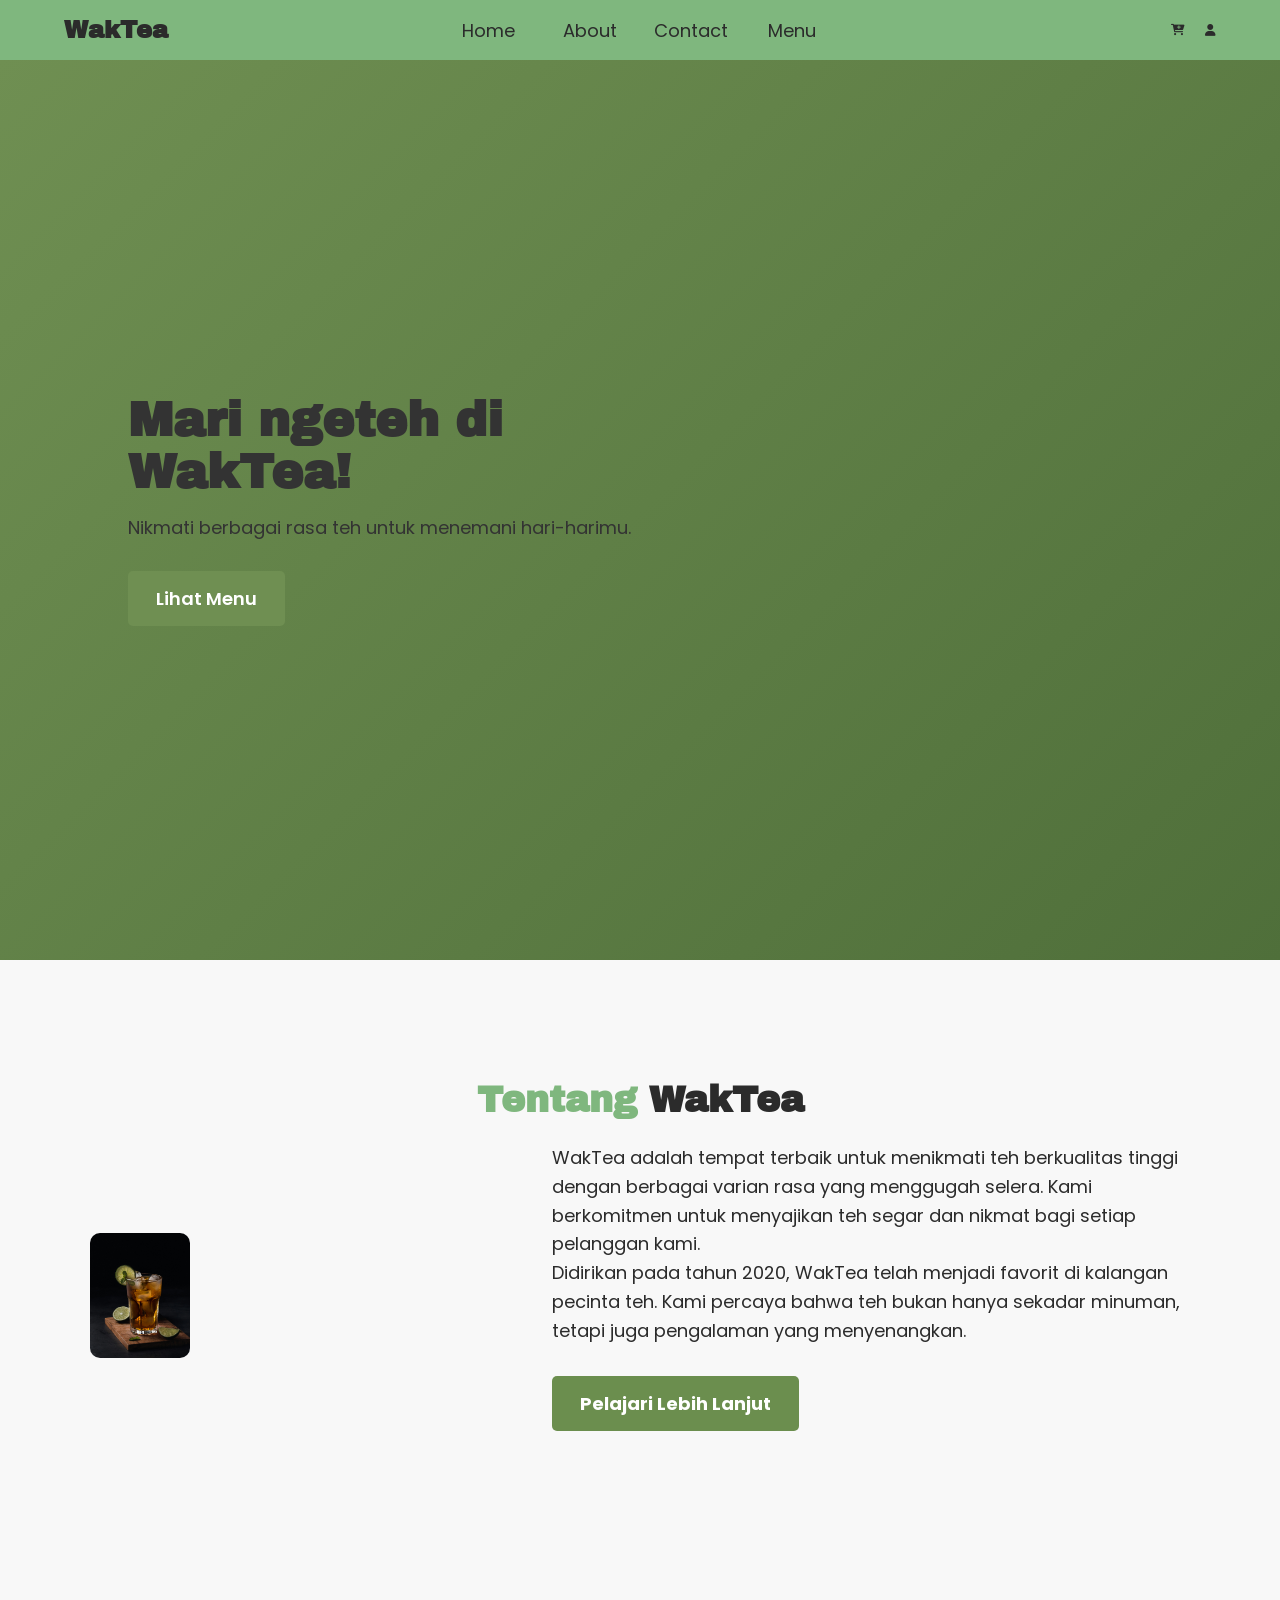
==== index.html @ 24e28e66 "file html" ====
<!DOCTYPE html>
<html lang="en">
<head>
    <meta charset="UTF-8">
    <meta name="viewport" content="width=device-width, initial-scale=1.0">
    <title>WakTea - About</title>
    <link rel="stylesheet" href="https://cdnjs.cloudflare.com/ajax/libs/font-awesome/6.0.0-beta3/css/all.min.css">
    <link rel="stylesheet" href="style/about.css">
</head>
<body>
    <header class="navbar">
        <div class="navbar-container">
            <a href="#" class="logo">WakTea</a>

            <div class="nav-menu">
                <a href="#">Home</a>
                <a href="#about">About</a>
                <a href="#">Contact</a>
                <a href="#">Menu</a>
            </div>

            <div class="nav-icons">
                <i class="fa-solid fa-cart-plus"></i>
                <i class="fa-solid fa-user"></i>
                <i class="fa-solid fa-bars" id="hamburger-menu"></i>
            </div>
        </div>
    </header>

    <main>
        <section id="home" class="hero">
            <div class="hero-content">
                <h1>Mari ngeteh di WakTea!</h1>
                <p>Nikmati berbagai rasa teh untuk menemani hari-harimu.</p>
                <a href="#" class="btn">Lihat Menu</a>
            </div>

            <div class="hero-image">
                <!-- <img src="image/hero image.jpg" alt="hero-image"> -->
            </div>
        </section>

        <section id="about" class="about">
            <div class="about-content">
                <h2><span>Tentang</span> WakTea</h2>

                <div class="row">
                    <div class="about-image">
                        <img src="image/about image.jpg" alt="about-image">
                    </div>

                    <div class="about-text">
                        <p>WakTea adalah tempat terbaik untuk menikmati teh berkualitas tinggi dengan berbagai varian rasa yang menggugah selera. 
                        Kami berkomitmen untuk menyajikan teh segar dan nikmat bagi setiap pelanggan kami.</p>
                        <p>Didirikan pada tahun 2020, WakTea telah menjadi favorit di kalangan pecinta teh. 
                        Kami percaya bahwa teh bukan hanya sekadar minuman, tetapi juga pengalaman yang menyenangkan.</p>
                        <a href="#" class="btn">Pelajari Lebih Lanjut</a>
                   </div>
                </div>
            </div>
        </section>


    </main>
    <script src="javascript/about.js"></script>
</body>
</html>
---- style/about.css ----
@import url('https://fonts.googleapis.com/css2?family=Archivo+Black&display=swap');
@import url('https://fonts.googleapis.com/css2?family=Poppins:wght@500;600;700&family=Inter:wght@400;500&display=swap');
 

:root {
  --primary: #7FB77E;
  --secondary: #A3C9A8;
  --background: #FAFAF7;
  --text-dark: #333333;
  --accent: #C2A75E;
    --green-primary: #6f8f52;
  --green-dark: #4f6f3a;
  --green-soft: #8faa6b;
  --text-dark: #2b2b2b;
  --text-light: #ffffff;
  --bg-light: #f8f8f8;
}

* {
    margin: 0;
    padding: 0;
    box-sizing: border-box;
}

html {
    scroll-behavior: smooth;
}

.body {
    font-family: Arial, Helvetica, sans-serif;
    background: var(--background);
    color: var(--text-dark);
    min-height: 2000px;
}

/* NAVIGATION BAR STYLE */

.navbar {
    background: var(--primary);
    width: 100%;
    height: 60px;
    display: flex;
    align-items: center;
    position: sticky;
    top: 0;
    z-index: 1000;
    text-decoration: none;
    
}

.navbar-container {
    display: flex;
    align-items: center;
    justify-content: space-beetween;
    width: 100%;
    margin: 0 auto;
    padding: 15px 5%;
    text-decoration: none;
}

.logo {
    font-family: archivo black, sans-serif;
    flex: 1; 
    font-size: 24px;
    font-weight: bold;
    color: var(--text-dark);
    text-decoration: none;
    display: flex;
    justify-content: flex-start;
}

.nav-menu {
    flex: 1;
    display: flex;
    justify-content: center;
    gap: 20px;
}

#hamburger-menu {
    display: none;
}

.nav-menu a {
    font-family: poppins, sans-serif;
    align-items: center;
    text-decoration: none;
    font-size: 18;
    color: var(--text-dark);
    cursor: pointer;
}

.nav-menu a:hover {
    color: #4b4b4b;
}

.navbar .navbar-container .nav-menu a {
    font-size: 1.5rem; /* Sesuaikan ukuran agar tidak terlalu besar */
    margin: 1rem 0;
    width: 100%;
    text-align: center;
}

.nav-icons {
    flex: 1;
    display: flex;
    align-items: center;
    justify-content: flex-end;
    gap: 20px;
    color: var(--text-dark);
    cursor: pointer;
}

/* HERO CONTENT STYLE */

.hero {
    display: flex;
    align-items: center;
    justify-content: space-between;
    padding: 0 10%;
    background: linear-gradient(135deg, var(--green-primary), var(--green-dark));
    color: var(--text-light);
    min-height: 100vh;
    width: 100%;
}


.hero-content {
    text-align: left;
    align-items: flex-start;
    justify-content: center;
    display: flex;
    flex-direction: column;
    max-width: 520px;
}

.hero-content h1 {
    font-family: archivo black, sans-serif;
    font-size: 48px;
    margin-bottom: 16px;
    color: #333333;
    text-decoration: none;
}

.hero-content p {
    font-family: poppins, sans-serif;
    font-size: 18px;
    line-height: 1.6;
    margin-bottom: 8px;
    color: #333333;
    text-decoration: none;
}

.btn {
    background: var(--green-primary);
    color: var(--text-light);
    text-decoration: none;
    border: none;
    padding: 14px 28px;
    font-size: 18px;
    font-family: poppins, sans-serif;
    font-weight: 600;
    cursor: pointer;
    margin-top: 20px;
    border-radius: 5px;
}

.btn:hover {
    background-color: #9bc07a;
}

.hero-image img {
    width: 400px;
    max-width: 100%;
    border-radius: 10px;
}

/* ABOUT SECTION STYLE */

.about-content {
    padding: 10rem 7% 1.4rem;
    background: var(--bg-light);
    color: var(--text-dark);
    text-align: center;
    min-height: 100vh;
    width: 100%;
}

.about-content h2 {
    font-family: archivo black, sans-serif;
    font-size: 36px;
    margin-bottom: 20px;
}

.about-content h2 span {
    font-family: archivo black, sans-serif;
    font-size: 36px;
    color: var(--primary);
    margin-bottom: 20px;
}

.about-content .row {
    display: flex;
    align-items: center;
    gap: 2rem;
    text-align: left;
    margin-top: 2rem;
}

.about-content p {
    font-family: poppins, sans-serif;
    font-size: 18px;
    line-height: 1.6;
    color: var(--text-dark);
}

.about-content a {
    display: inline-block;
    margin-top: 30px; 
    padding: 14px 28px;
    background-color: #6b8e4e;
    color: white;
    text-decoration: none;
    border-radius: 5px;
    font-weight: bold;
}

.about-image {
    flex: 1 1 300px;
}

.about-text {
    flex: 1 1 500px;
}

.about-content img {
    width: 100px;
    max-width: 100%;
    border-radius: 10px;
    margin-top: 20px;
}



/* RESPONSIVE DESIGN */

/* LAPTOP */
@media (max-width: 1366px) {
    html {
        font-size: 75%;
    }
}

/* TABLET */
@media (max-width: 768px) {
    html {
        font-size: 75%;
    }

    /* NAVBAR */

    #hamburger-menu {
        display: inline-block;
    }

    .navbar .navbar-container .nav-menu {
        display: flex; /* Pastikan tetap flex */
        flex-direction: column;
        
        position: fixed; /* Mengunci posisi di layar */
        top: 0;          /* Mulai dari paling atas layar */
        right: -100%;    /* Sembunyikan di kanan dulu */
        
        width: 300px;    /* Tentukan lebar pasti */
        height: 100vh;   /* Full setinggi layar */
        background-color: #fff;
        z-index: 9999;   /* Angka tinggi agar selalu di depan */
        
        transition: 0.4s ease; /* Animasi geser */
        padding-top: 80px;     /* Agar menu tidak tertutup header */
        box-shadow: -2px 0 5px rgba(0,0,0,0.2);
    }

    .navbar .navbar-container .nav-menu.active {
        right: 0;
    }

    .navbar .navbar-container .nav-menu a {
        display: block;
        margin: 1.5rem;
        padding: 0.5rem;
        font-size: 2rem;
    }

    .navbar .navbar-container .nav-menu a::after {
        transform-origin: 0 0 ;
    }

    .navbar .navbar-container .nav-menu a:hover::after {
        transform: scaleX(0.2) ;
    }

    /* ABOUT SECTION */
    .about-content .row {
        flex-direction: column;
        text-align: center;
    }
}

/* MOBILE */
@media (max-width: 450px) {
    html {
        font-size: 75%;
    }
}
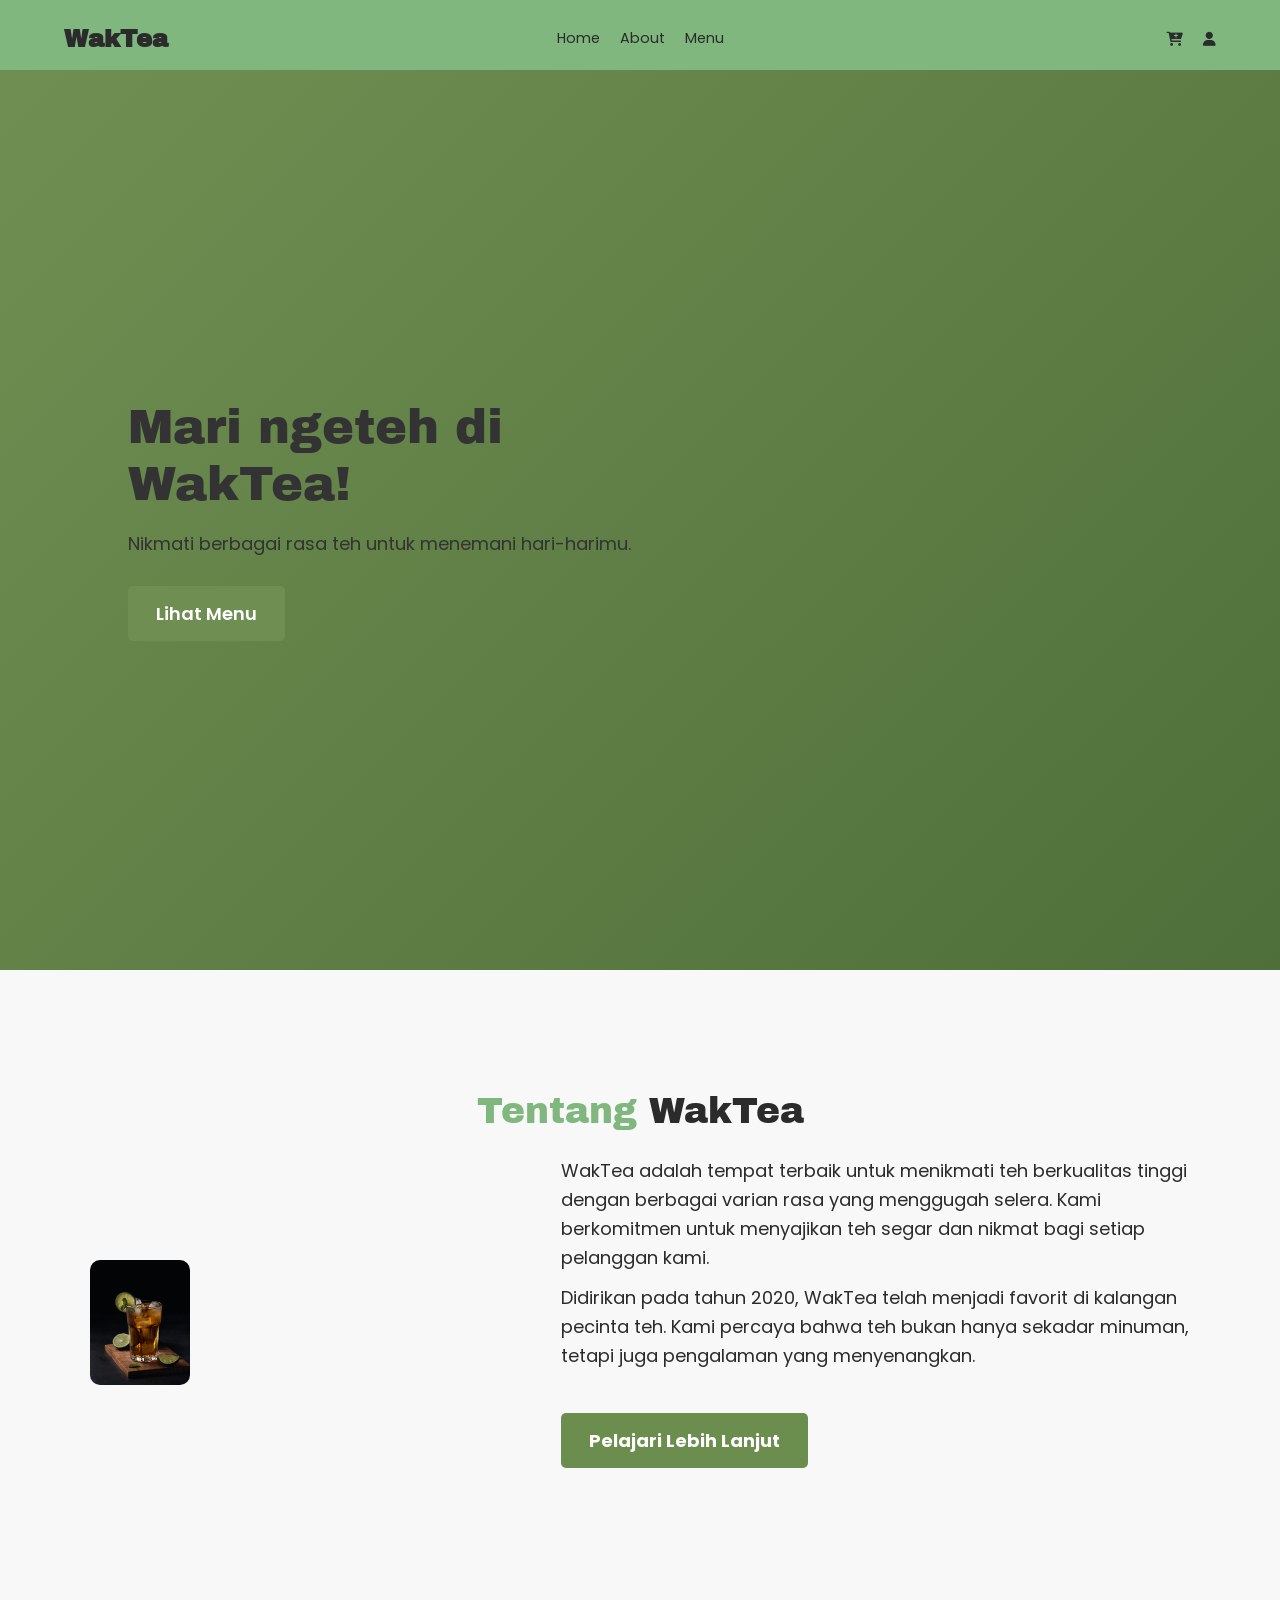
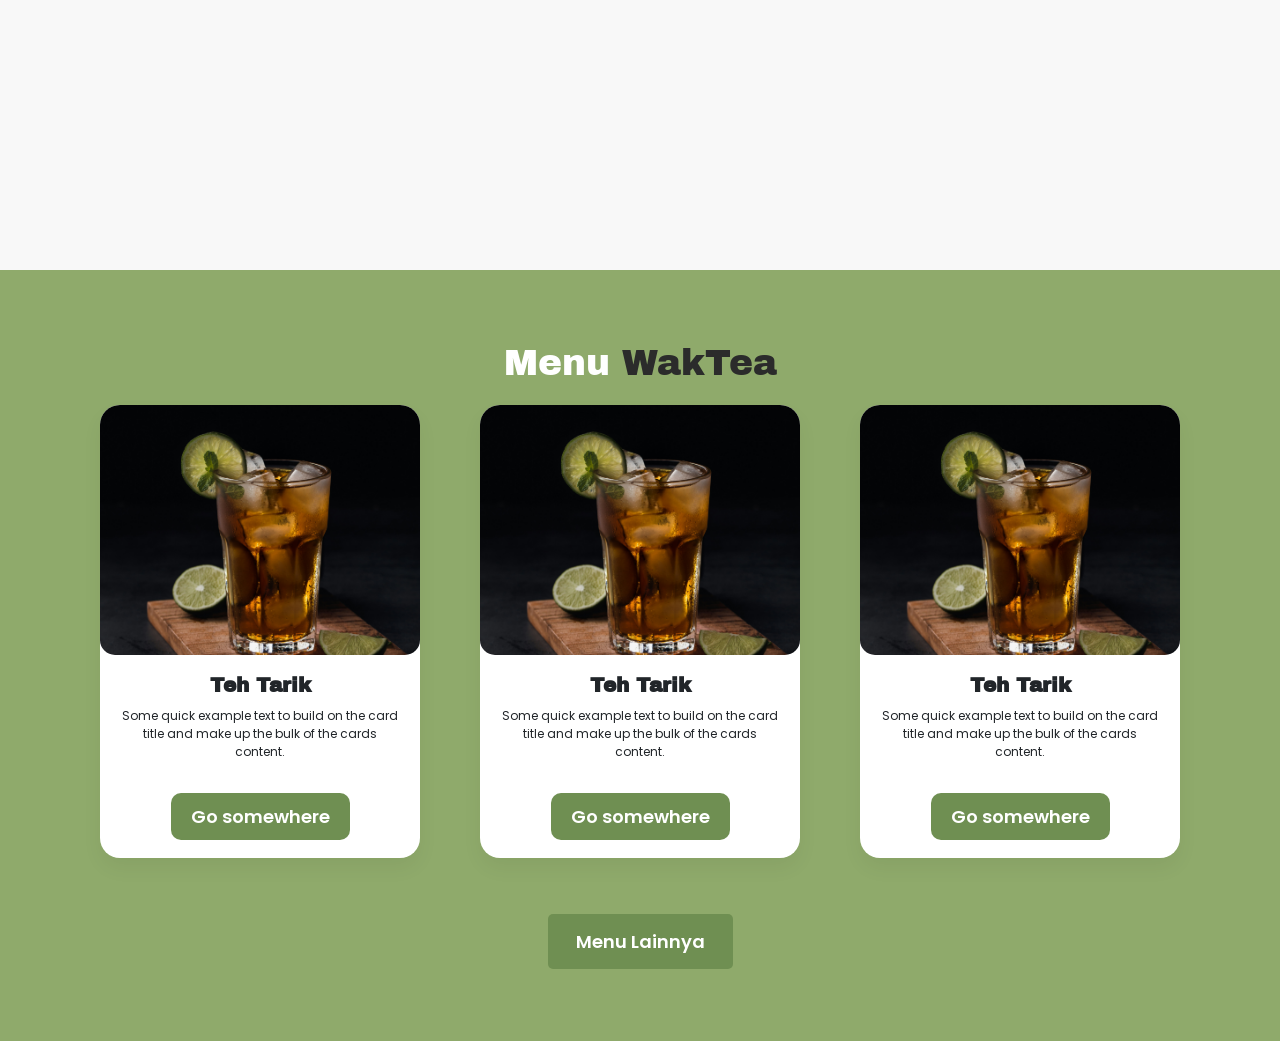
==== commit 557cc7d8: "menambahkan bootstrap di bagian menu" ====
--- a/index.html
+++ b/index.html
@@ -1,12 +1,16 @@
 <!DOCTYPE html>
 <html lang="en">
+
 <head>
     <meta charset="UTF-8">
     <meta name="viewport" content="width=device-width, initial-scale=1.0">
     <title>WakTea - About</title>
     <link rel="stylesheet" href="https://cdnjs.cloudflare.com/ajax/libs/font-awesome/6.0.0-beta3/css/all.min.css">
+    <link href="https://cdn.jsdelivr.net/npm/bootstrap@5.3.8/dist/css/bootstrap.min.css" rel="stylesheet"
+        integrity="sha384-sRIl4kxILFvY47J16cr9ZwB07vP4J8+LH7qKQnuqkuIAvNWLzeN8tE5YBujZqJLB" crossorigin="anonymous">
     <link rel="stylesheet" href="style/about.css">
 </head>
+
 <body>
     <header class="navbar">
         <div class="navbar-container">
@@ -15,8 +19,7 @@
             <div class="nav-menu">
                 <a href="#">Home</a>
                 <a href="#about">About</a>
-                <a href="#">Contact</a>
-                <a href="#">Menu</a>
+                <a href="#menu">Menu</a>
             </div>
 
             <div class="nav-icons">
@@ -32,7 +35,7 @@
             <div class="hero-content">
                 <h1>Mari ngeteh di WakTea!</h1>
                 <p>Nikmati berbagai rasa teh untuk menemani hari-harimu.</p>
-                <a href="#" class="btn">Lihat Menu</a>
+                <a href="#menu" class="btn">Lihat Menu</a>
             </div>
 
             <div class="hero-image">
@@ -50,18 +53,80 @@
                     </div>
 
                     <div class="about-text">
-                        <p>WakTea adalah tempat terbaik untuk menikmati teh berkualitas tinggi dengan berbagai varian rasa yang menggugah selera. 
-                        Kami berkomitmen untuk menyajikan teh segar dan nikmat bagi setiap pelanggan kami.</p>
-                        <p>Didirikan pada tahun 2020, WakTea telah menjadi favorit di kalangan pecinta teh. 
-                        Kami percaya bahwa teh bukan hanya sekadar minuman, tetapi juga pengalaman yang menyenangkan.</p>
+                        <p>WakTea adalah tempat terbaik untuk menikmati teh berkualitas tinggi dengan berbagai varian
+                            rasa yang menggugah selera.
+                            Kami berkomitmen untuk menyajikan teh segar dan nikmat bagi setiap pelanggan kami.</p>
+                        <p>Didirikan pada tahun 2020, WakTea telah menjadi favorit di kalangan pecinta teh.
+                            Kami percaya bahwa teh bukan hanya sekadar minuman, tetapi juga pengalaman yang
+                            menyenangkan.</p>
                         <a href="#" class="btn">Pelajari Lebih Lanjut</a>
-                   </div>
+                    </div>
                 </div>
             </div>
         </section>
 
+        <section id="menu" class="menu">
+            <div class="menu-header">
+                <h2 class="text-center"><span>Menu</span> WakTea</h2>
+            </div>
+
+            <div class="container">
+                <div class="row g-4 justify-content-center">
+
+                    <div class="col-lg-4 col-md-6 d-flex justify-content-center">
+                        <div class="card custom-card">
+                            <div class="card-img-container">
+                                <img src="image/about image.jpg" class="card-img-top" alt="gambar-teh">
+                            </div>
+                            <div class="card-body text-center">
+                                <h5 class="card-title">Teh Tarik</h5>
+                                <p class="card-text">Some quick example text to build on the card title and make up the
+                                    bulk of the cards content.</p>
+                                <a href="#" class="btn btn-primary">Go somewhere</a>
+                            </div>
+                        </div>
+                    </div>
+
+                    <div class="col-lg-4 col-md-6 d-flex justify-content-center">
+                        <div class="card custom-card">
+                            <div class="card-img-container">
+                                <img src="image/about image.jpg" class="card-img-top" alt="gambar-teh">
+                            </div>
+                            <div class="card-body text-center">
+                                <h5 class="card-title">Teh Tarik</h5>
+                                <p class="card-text">Some quick example text to build on the card title and make up the
+                                    bulk of the cards content.</p>
+                                <a href="#" class="btn btn-primary">Go somewhere</a>
+                            </div>
+                        </div>
+                    </div>
+
+                    <div class="col-lg-4 col-md-6 d-flex justify-content-center">
+                        <div class="card custom-card">
+                            <div class="card-img-container">
+                                <img src="image/about image.jpg" class="card-img-top" alt="gambar-teh">
+                            </div>
+                            <div class="card-body text-center">
+                                <h5 class="card-title">Teh Tarik</h5>
+                                <p class="card-text">Some quick example text to build on the card title and make up the
+                                    bulk of the cards content.</p>
+                                <a href="#" class="btn btn-primary">Go somewhere</a>
+                            </div>
+                        </div>
+                    </div>
+
+                    <div class="text-center mt-5">
+                        <button type="button" class="btn btn-menu-lainnya btn-lg">Menu Lainnya</button>
+                    </div>
+
+                </div>
+            </div>
+
+
+        </section>
 
     </main>
     <script src="javascript/about.js"></script>
 </body>
+
 </html>
--- a/style/about.css
+++ b/style/about.css
@@ -8,7 +8,7 @@
   --background: #FAFAF7;
   --text-dark: #333333;
   --accent: #C2A75E;
-    --green-primary: #6f8f52;
+  --green-primary: #6f8f52;
   --green-dark: #4f6f3a;
   --green-soft: #8faa6b;
   --text-dark: #2b2b2b;
@@ -38,7 +38,7 @@
 .navbar {
     background: var(--primary);
     width: 100%;
-    height: 60px;
+    height: 70px;
     display: flex;
     align-items: center;
     position: sticky;
@@ -51,7 +51,7 @@
 .navbar-container {
     display: flex;
     align-items: center;
-    justify-content: space-beetween;
+    justify-content: space-between;
     width: 100%;
     margin: 0 auto;
     padding: 15px 5%;
@@ -84,7 +84,7 @@
     font-family: poppins, sans-serif;
     align-items: center;
     text-decoration: none;
-    font-size: 18;
+    font-size: 1.2rem;
     color: var(--text-dark);
     cursor: pointer;
 }
@@ -93,12 +93,12 @@
     color: #4b4b4b;
 }
 
-.navbar .navbar-container .nav-menu a {
-    font-size: 1.5rem; /* Sesuaikan ukuran agar tidak terlalu besar */
+/* .navbar .navbar-container .nav-menu a {
+    font-size: 1.5rem;
     margin: 1rem 0;
     width: 100%;
     text-align: center;
-}
+} */
 
 .nav-icons {
     flex: 1;
@@ -108,6 +108,14 @@
     gap: 20px;
     color: var(--text-dark);
     cursor: pointer;
+}
+
+.nav-icons i {
+    font-size: 1.2rem;
+}
+
+.nav-icons i:hover {
+    color: #4b4b4b;
 }
 
 /* HERO CONTENT STYLE */
@@ -238,6 +246,94 @@
     border-radius: 10px;
     margin-top: 20px;
 }
+
+/* MENU STYLE */
+.menu {
+    padding: 6rem 0;
+    background: var(--green-soft);
+    color: var(--text-dark);
+    text-align: center;
+    justify-content: center;
+}
+
+.menu-header h2 {
+    font-family: archivo black, sans-serif;
+    font-size: 36px;
+    margin-bottom: 20px;
+}
+
+.menu-header h2 span {
+    font-family: archivo black, sans-serif;
+    font-size: 36px;
+    color: var(--text-light);
+    margin-bottom: 20px;
+}
+
+.custom-card {
+    width: 100%;
+    max-width: 320px;
+    border-radius: 20px;
+    border: none;
+    box-shadow: 0 10px 20px rgba(0,0,0,0.05);
+    overflow: hidden;
+    transition: 0.3s;
+}
+
+.custom-card:hover {
+    transform: scale(1.05);
+}
+
+.custom-card h5 {
+     font-family: archivo black, sans-serif;
+     font-size: 20px;
+     margin-bottom: 10px;
+}
+
+.custom-card p {
+     font-family: poppins, sans-serif;
+     font-size: 12px;
+}
+
+.card-img-container img {
+    border-radius: 15px;
+    height: 250px;
+    object-fit: cover;
+}
+
+.card-body {
+    padding: 1.5rem;
+}
+
+.card-title {
+    font-weight: bold;
+    font-size: 1.5rem;
+}
+
+.btn-primary {
+    background-color: var(--green-primary);
+    border: none;
+    padding: 10px 20px;
+    border-radius: 10px;
+}
+
+.btn-menu {
+    background: var(--green-primary);
+    color: var(--text-light);
+    text-decoration: none;
+    border: none;
+    padding: 14px 28px;
+    font-size: 18px;
+    font-family: poppins, sans-serif;
+    font-weight: 600;
+    cursor: pointer;
+    margin-top: 20px;
+    border-radius: 5px;
+}
+
+.btn-menu:hover {
+    background-color: #9bc07a;
+}
+
 
 
 
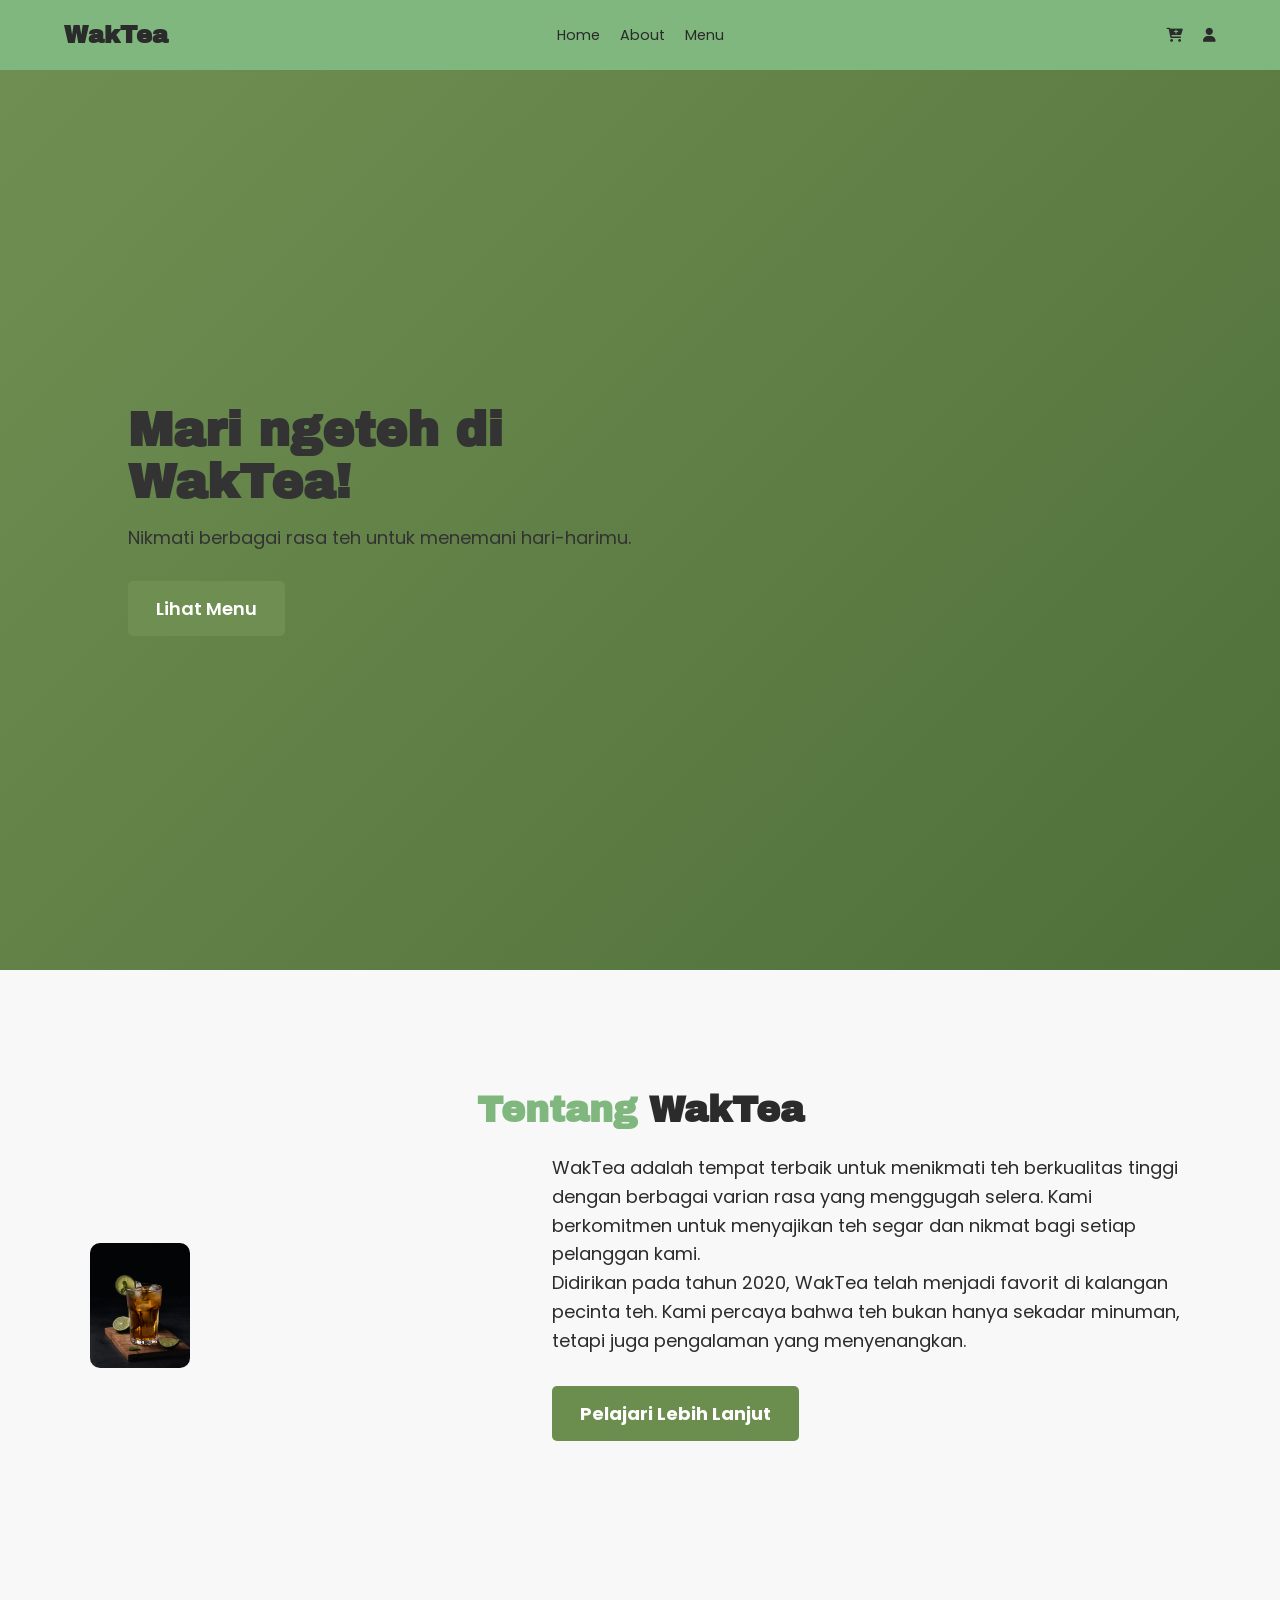
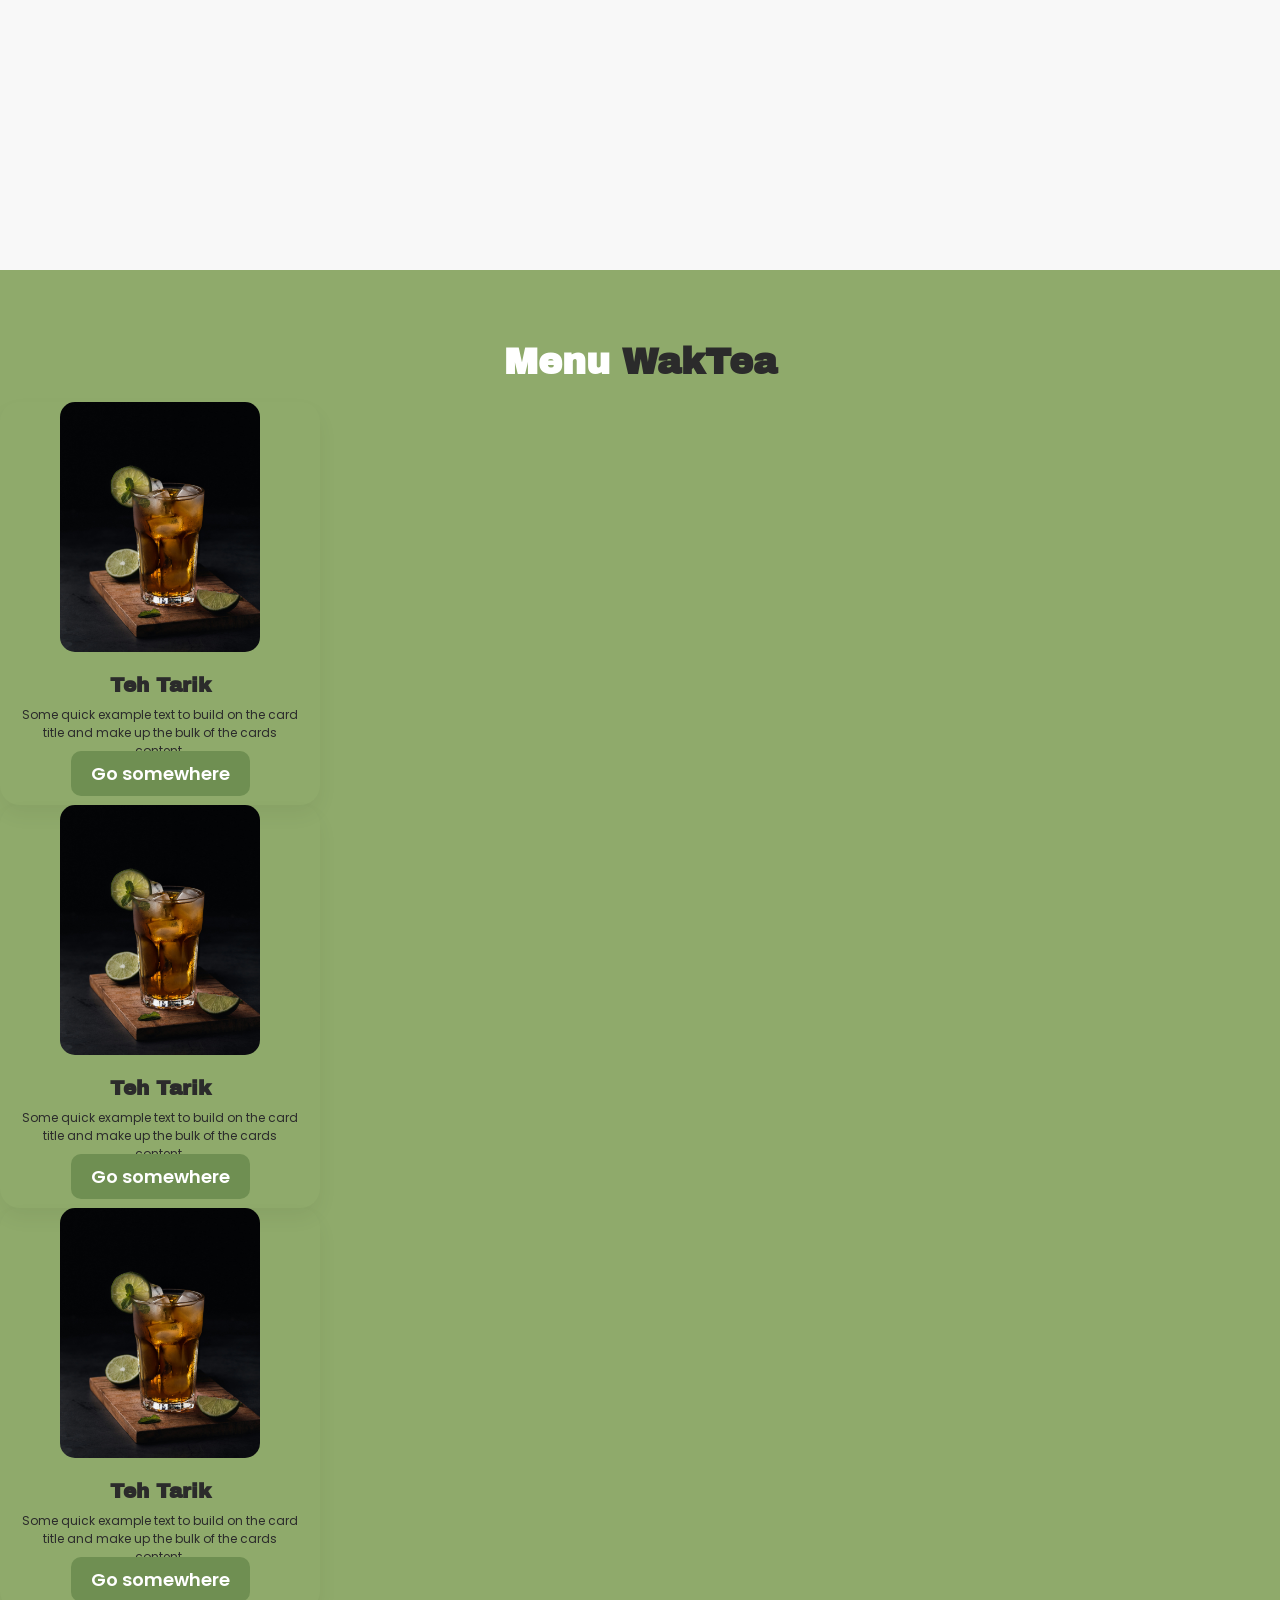
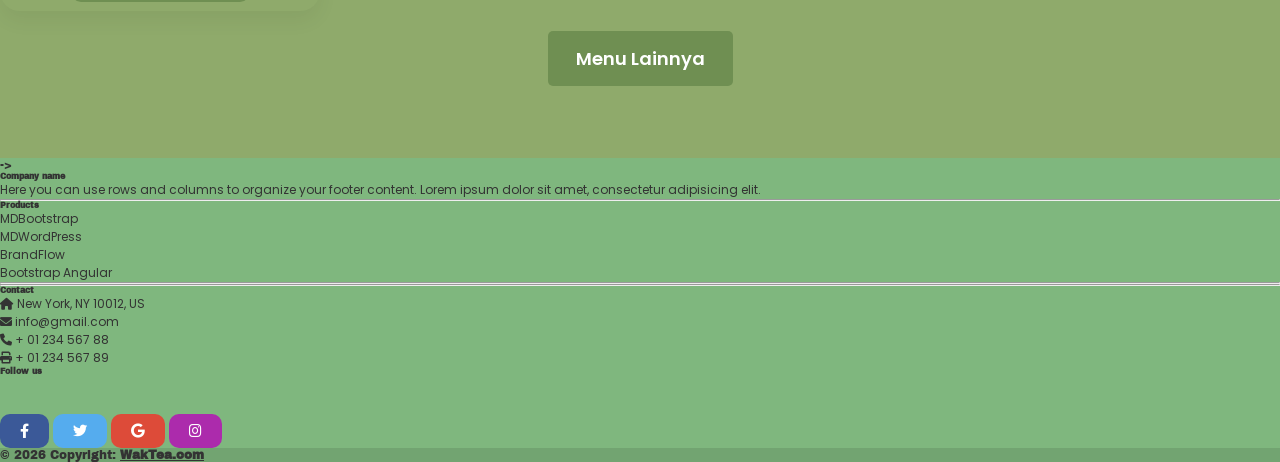
==== commit aff3d3f9: "menambahkan bagian footer" ====
--- a/index.html
+++ b/index.html
@@ -6,8 +6,18 @@
     <meta name="viewport" content="width=device-width, initial-scale=1.0">
     <title>WakTea - About</title>
     <link rel="stylesheet" href="https://cdnjs.cloudflare.com/ajax/libs/font-awesome/6.0.0-beta3/css/all.min.css">
-    <link href="https://cdn.jsdelivr.net/npm/bootstrap@5.3.8/dist/css/bootstrap.min.css" rel="stylesheet"
-        integrity="sha384-sRIl4kxILFvY47J16cr9ZwB07vP4J8+LH7qKQnuqkuIAvNWLzeN8tE5YBujZqJLB" crossorigin="anonymous">
+    <link href="https://cdn.jsdelivr.net/npm/bootstrap@5.3.8/dist/css/bootstrap.min.css" rel="stylesheet"integrity="sha384-sRIl4kxILFvY47J16cr9ZwB07vP4J8+LH7qKQnuqkuIAvNWLzeN8tE5YBujZqJLB" crossorigin="anonymous">
+    
+    <!-- POPPINS FONT -->
+    <link rel="preconnect" href="https://fonts.googleapis.com">
+    <link rel="preconnect" href="https://fonts.gstatic.com" crossorigin>
+    <link href="https://fonts.googleapis.com/css2?family=Poppins:ital,wght@0,100;0,200;0,300;0,400;0,500;0,600;0,700;0,800;0,900;1,100;1,200;1,300;1,400;1,500;1,600;1,700;1,800;1,900&display=swap" rel="stylesheet">
+
+    <!-- ARCHIVO FONT -->
+    <link rel="preconnect" href="https://fonts.googleapis.com">
+    <link rel="preconnect" href="https://fonts.gstatic.com" crossorigin>
+    <link href="https://fonts.googleapis.com/css2?family=Archivo:ital,wght@0,100..900;1,100..900&display=swap" rel="stylesheet">
+
     <link rel="stylesheet" href="style/about.css">
 </head>
 
@@ -129,4 +139,80 @@
     <script src="javascript/about.js"></script>
 </body>
 
+<footer>
+        <footer class="text-center text-lg-start text-white" style="background-color: #7FB77E">
+            <div class="container p-4 pb-0">->
+                <section class="">
+                    <div class="row">
+                        <div class="col-md-3 col-lg-3 col-xl-3 mx-auto mt-3">
+                            <h6 class="text-uppercase mb-4 font-weight-bold" class="footer-h6">
+                                Company name
+                            </h6>
+                            <p>
+                                Here you can use rows and columns to organize your footer
+                                content. Lorem ipsum dolor sit amet, consectetur adipisicing
+                                elit.
+                            </p>
+                        </div>
+
+                        <hr class="w-100 clearfix d-md-none" />
+
+                        <div class="col-md-2 col-lg-2 col-xl-2 mx-auto mt-3">
+                            <h6 class="text-uppercase mb-4 font-weight-bold">Products</h6>
+                            <p>
+                                <a class="text-white">MDBootstrap</a>
+                            </p>
+                            <p>
+                                <a class="text-white">MDWordPress</a>
+                            </p>
+                            <p>
+                                <a class="text-white">BrandFlow</a>
+                            </p>
+                            <p>
+                                <a class="text-white">Bootstrap Angular</a>
+                            </p>
+                        </div>
+
+                        <hr class="w-100 clearfix d-md-none" />
+
+                        <hr class="w-100 clearfix d-md-none" />
+                        <div class="col-md-4 col-lg-3 col-xl-3 mx-auto mt-3">
+                            <h6 class="text-uppercase mb-4 font-weight-bold">Contact</h6>
+                            <p><i class="fas fa-home mr-3"></i> New York, NY 10012, US</p>
+                            <p><i class="fas fa-envelope mr-3"></i> info@gmail.com</p>
+                            <p><i class="fas fa-phone mr-3"></i> + 01 234 567 88</p>
+                            <p><i class="fas fa-print mr-3"></i> + 01 234 567 89</p>
+                        </div>
+
+                        <div class="col-md-3 col-lg-2 col-xl-2 mx-auto mt-3">
+                            <h6 class="text-uppercase mb-4 font-weight-bold">Follow us</h6>
+
+                            <!-- Facebook -->
+                            <a class="btn btn-primary btn-floating m-1" style="background-color: #3b5998" href="#!"
+                                role="button"><i class="fab fa-facebook-f"></i></a>
+
+                            <!-- Twitter -->
+                            <a class="btn btn-primary btn-floating m-1" style="background-color: #55acee" href="#!"
+                                role="button"><i class="fab fa-twitter"></i></a>
+
+                            <!-- Google -->
+                            <a class="btn btn-primary btn-floating m-1" style="background-color: #dd4b39" href="#!"
+                                role="button"><i class="fab fa-google"></i></a>
+
+                            <!-- Instagram -->
+                            <a class="btn btn-primary btn-floating m-1" style="background-color: #ac2bac" href="#!"
+                                role="button"><i class="fab fa-instagram"></i></a>
+                        </div>
+                    </div>
+                </section>
+            </div>
+           <div class="text-center p-3 copyright-section" style="background-color: rgba(0, 0, 0, 0.1)">
+               © 2026 Copyright:
+               <a class="footer-brand" href="#">WakTea.com</a>
+           </div>
+        </footer>
+    </div>
+
+</footer>
+
 </html>
--- a/style/about.css
+++ b/style/about.css
@@ -334,6 +334,112 @@
     background-color: #9bc07a;
 }
 
+
+/* FOOTER STYLE */
+/* Styling Judul: Company Name, Products, Contact, Follow Us */
+footer h6 {
+    font-family: 'Archivo Black', sans-serif;
+    color: #000000 !important;
+    font-weight: bold;
+}
+
+/* Styling Isi Teks: Deskripsi, Link Products, Detail Contact */
+/* Mengubah semua teks di footer menjadi #333333 */
+footer,
+footer h6,
+footer p,
+footer a,
+footer i,
+.copyright-section,
+.footer-brand {
+    color: #333333 !important;
+}
+
+/* Mengatur Font Archivo Black untuk Judul & Copyright */
+footer h6,
+.footer-brand {
+    font-family: 'Archivo Black', sans-serif;
+    font-weight: bold;
+}
+
+/* Mengatur Font Poppins untuk Isi/Detail */
+footer p, 
+footer p a, 
+footer p i,
+.copyright-section {
+    font-family: 'Poppins', sans-serif;
+    text-decoration: none;
+}
+
+/* Efek Hover untuk Link agar tetap fungsional */
+footer a:hover {
+    color: #000000 !important; /* Sedikit lebih gelap saat disentuh */
+    text-decoration: underline;
+}
+
+/* Mengatur warna umum footer menjadi #333333 */
+footer,
+.copyright-section,
+.footer-brand {
+    color: #333333 !important;
+    font-family: 'Archivo Black', sans-serif;
+}
+
+/* KHUSUS BAGIAN PRODUCTS: Font Poppins & Warna #333333 */
+/* Kita targetkan kolom kedua (Products) */
+footer .col-md-2.col-lg-2.col-xl-2 p a {
+    font-family: 'Poppins', sans-serif;
+    color: #333333 !important;
+    text-decoration: none;
+}
+
+/* KHUSUS BAGIAN FOLLOW US: Judul & Ikon menjadi Putih */
+/* Kita targetkan kolom terakhir (Follow Us) */
+footer .col-md-3.col-lg-2.col-xl-2 h6,
+footer .col-md-3.col-lg-2.col-xl-2 i {
+    color: #333333  !important;
+}
+
+/* Pastikan Font tetap Archivo Black untuk judul Follow Us */
+footer .col-md-3.col-lg-2.col-xl-2 h6 {
+    font-family: 'Archivo Black', sans-serif;
+}
+
+/* Styling isi teks lainnya (Company Name & Contact) tetap #333333 */
+footer .col-md-3 p, 
+footer .col-md-4 p {
+    font-family: 'Poppins', sans-serif;
+    color: #333333 !important;
+}
+
+/* 1. Styling Judul "Follow Us" */
+footer .col-md-3.col-lg-2.col-xl-2 h6 {
+    font-family: 'Archivo Black', sans-serif;
+    color: #333333 !important; /* Warna abu-abu gelap sesuai permintaan */
+    text-uppercase: uppercase;
+    margin-bottom: 1.5rem;
+}
+
+/* 2. Styling Ikon di dalam Follow Us */
+/* Kita targetkan tag <i> yang ada di dalam tombol (<a>) */
+footer .col-md-3.col-lg-2.col-xl-2 a i {
+    color: #ffffff !important; /* Warna ikon tetap putih */
+    font-size: 1.2rem;
+}
+
+/* 3. Menghapus bayangan atau border default pada tombol ikon (opsional) */
+.btn-floating {
+    border: none !important;
+    display: inline-flex;
+    align-items: center;
+    justify-content: center;
+    transition: 0.3s;
+}
+
+.btn-floating:hover {
+    opacity: 0.9;
+    transform: scale(1.1);
+}
 
 
 
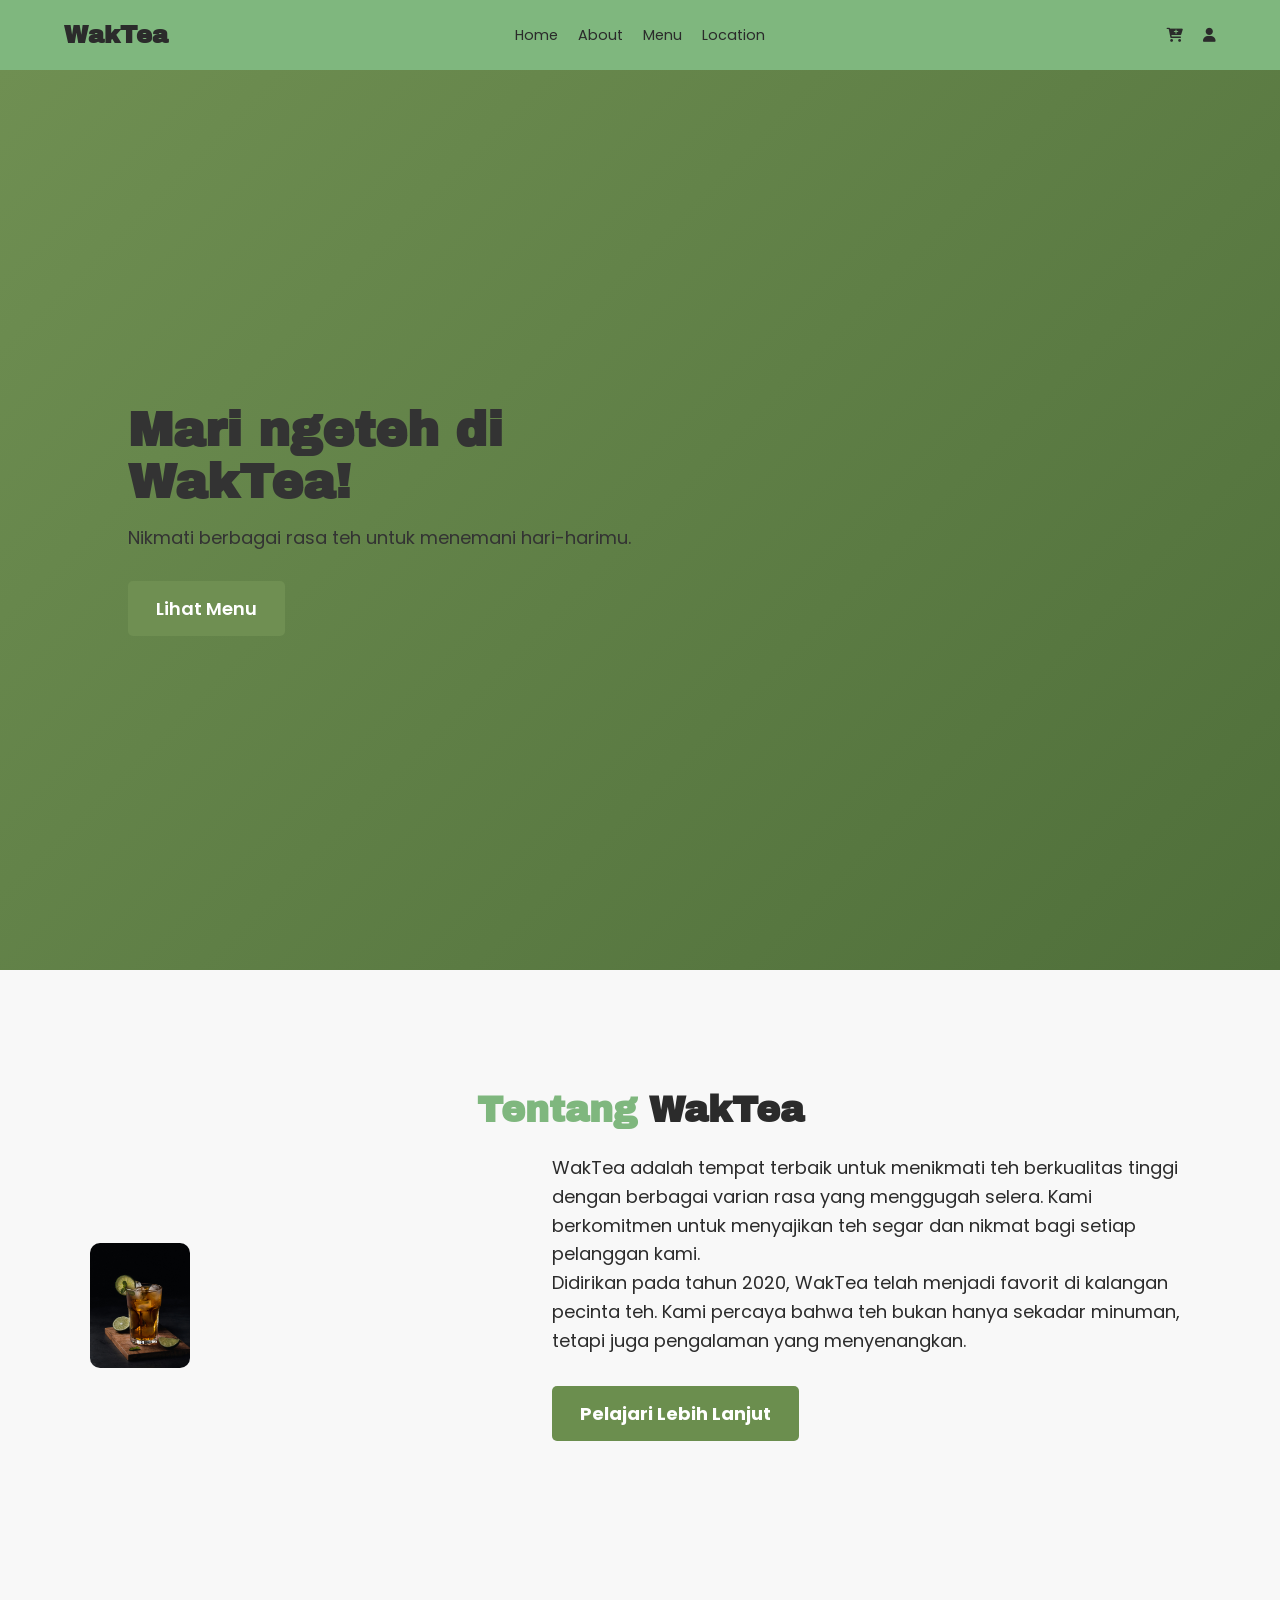
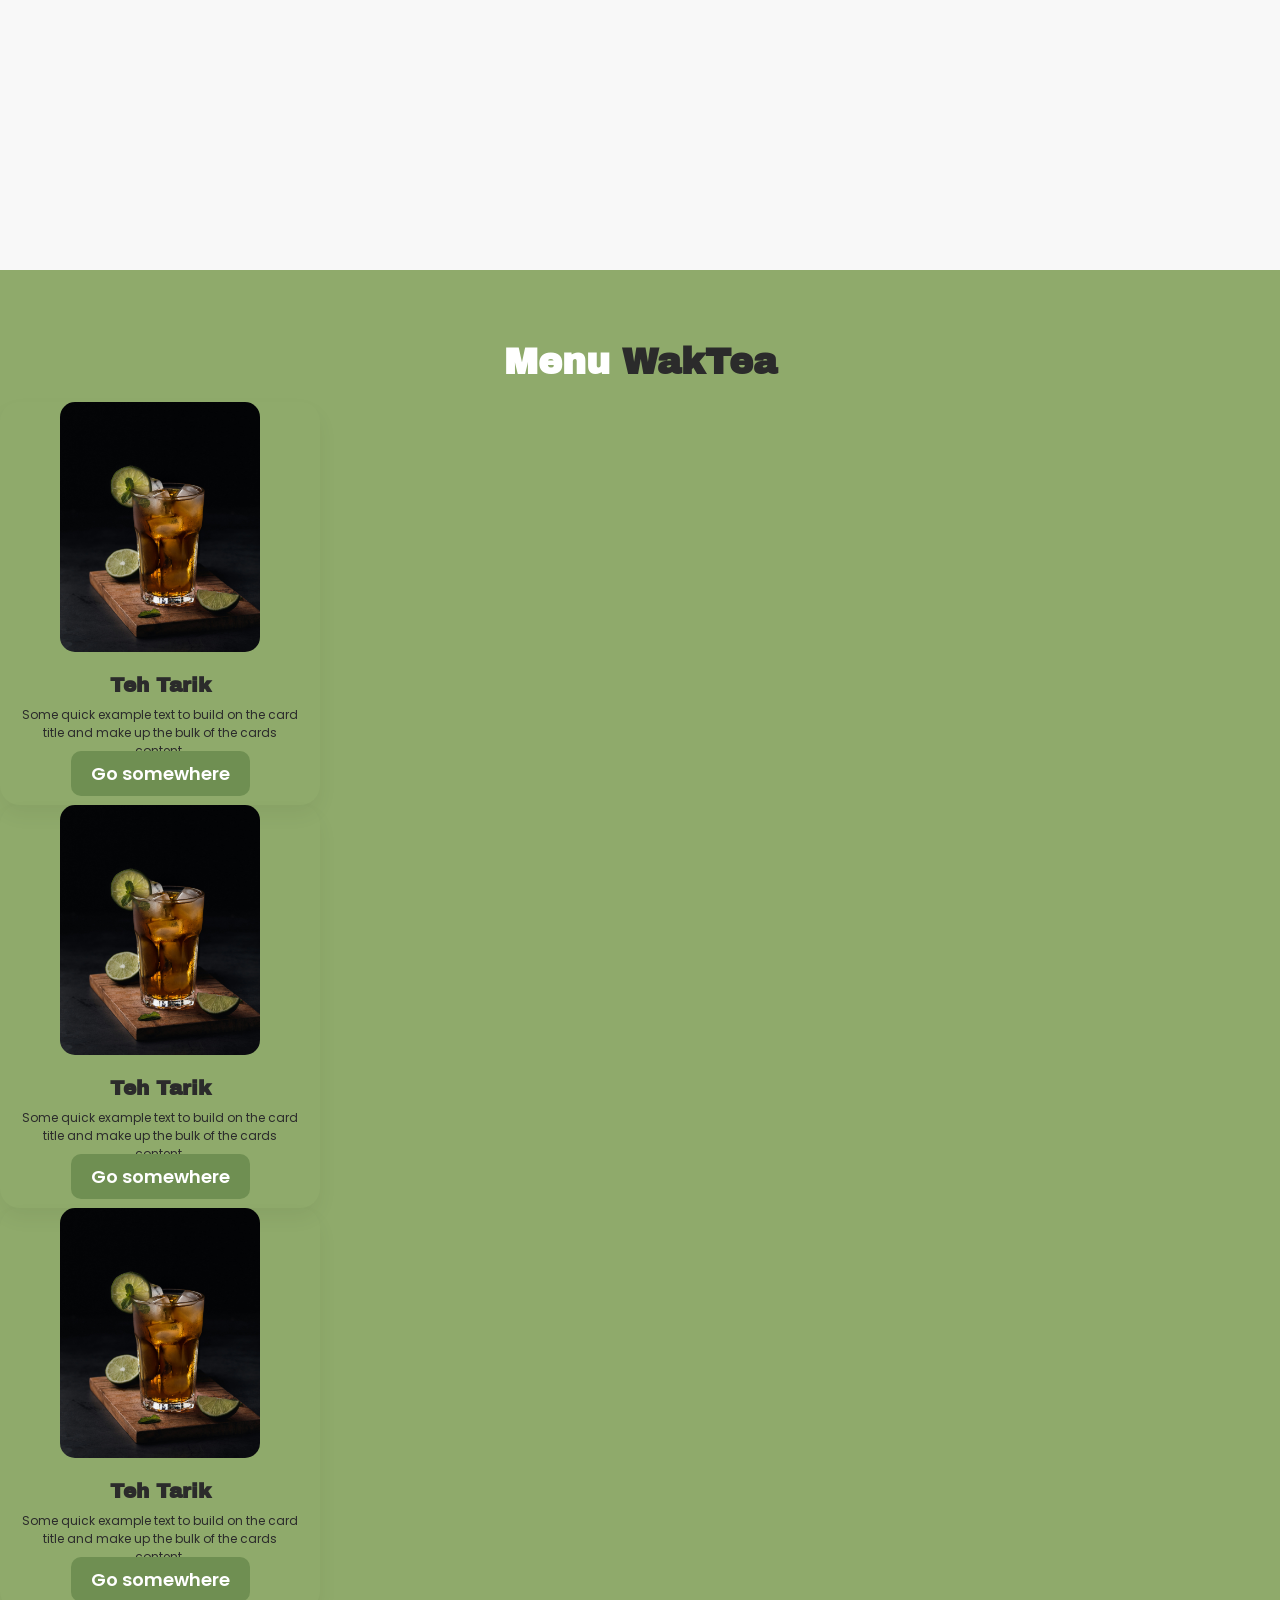
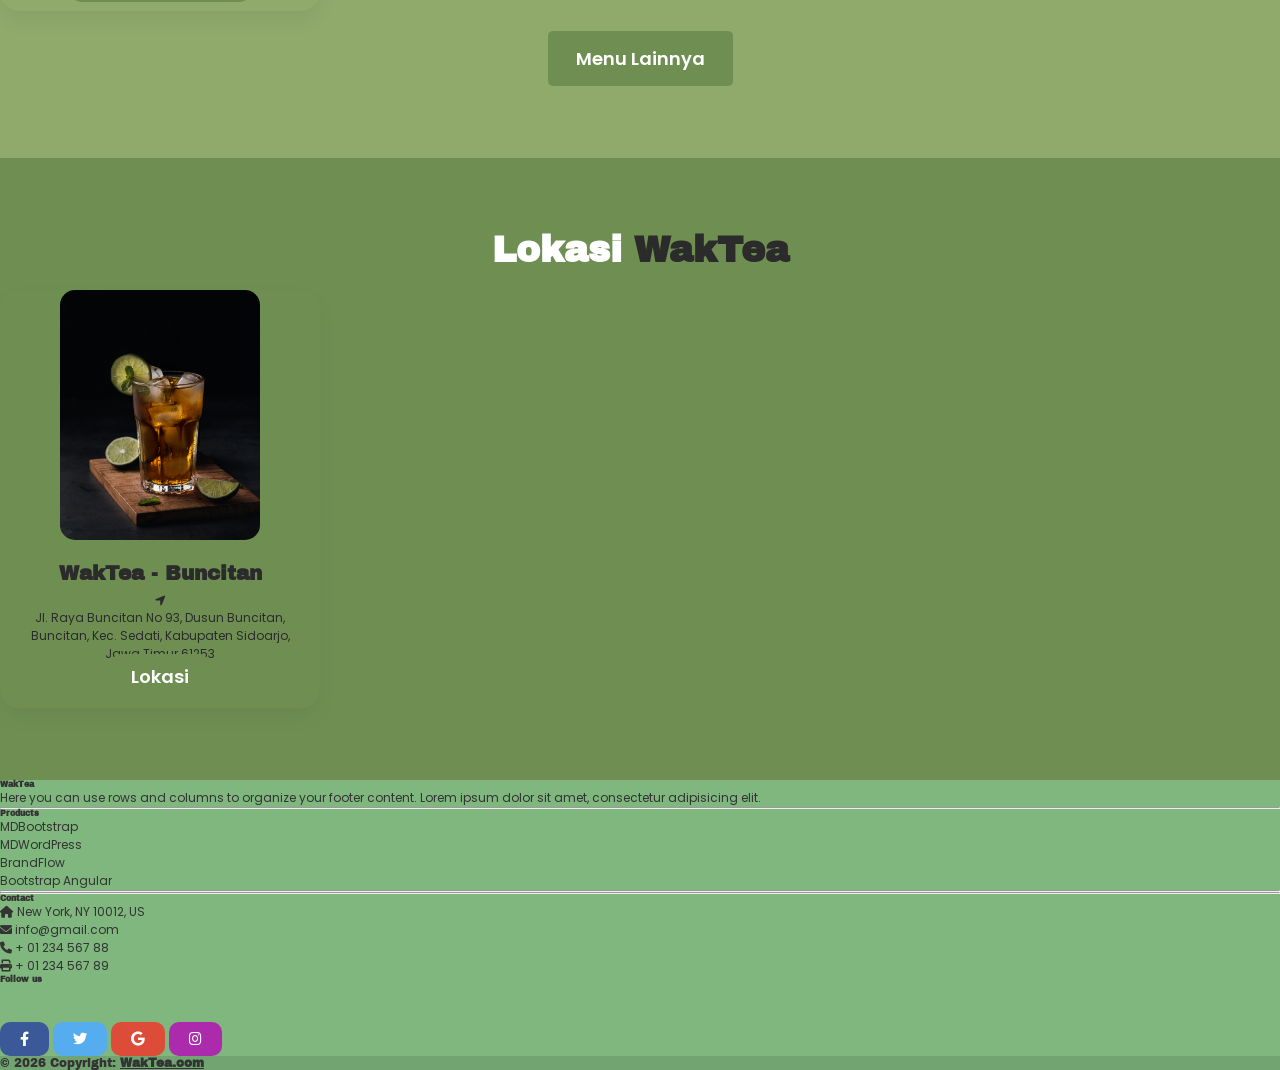
==== commit 7c3ebb21: "menambahkan bagian lokasi" ====
--- a/index.html
+++ b/index.html
@@ -30,6 +30,7 @@
                 <a href="#">Home</a>
                 <a href="#about">About</a>
                 <a href="#menu">Menu</a>
+                <a href="#location">Location</a>
             </div>
 
             <div class="nav-icons">
@@ -131,8 +132,32 @@
 
                 </div>
             </div>
-
-
+        </section>
+
+        <section id="location" class="location">
+            <div class="location-header">
+                <h2 class="text-center"><span>Lokasi</span> WakTea</h2>
+            </div>
+
+            <div class="location-content">
+                 <div class="container">
+                <div class="row g-4 justify-content-center">
+
+                    <div class="col-lg-4 col-md-6 d-flex justify-content-center">
+                        <div class="card custom-card">
+                            <div class="card-img-container">
+                                <img src="image/about image.jpg" class="card-img-top" alt="gambar-teh">
+                            </div>
+                            <div class="card-body text-center">
+                                <h5 class="card-title">WakTea - Buncitan</h5>
+
+                                <i class="fa-solid fa-location-arrow"></i>
+                                <p class="card-text">Jl. Raya Buncitan No 93, Dusun Buncitan, Buncitan, Kec. Sedati, Kabupaten Sidoarjo, Jawa Timur 61253</p>
+                                <a href="https://maps.app.goo.gl/vXkcqUpPd5CpKXEB6" class="btn btn-primary" target="_blank">Lokasi</a>
+                            </div>
+                        </div>
+                    </div>
+            </div>
         </section>
 
     </main>
@@ -141,12 +166,12 @@
 
 <footer>
         <footer class="text-center text-lg-start text-white" style="background-color: #7FB77E">
-            <div class="container p-4 pb-0">->
+            <div class="container p-4 pb-0">
                 <section class="">
                     <div class="row">
                         <div class="col-md-3 col-lg-3 col-xl-3 mx-auto mt-3">
                             <h6 class="text-uppercase mb-4 font-weight-bold" class="footer-h6">
-                                Company name
+                                WakTea
                             </h6>
                             <p>
                                 Here you can use rows and columns to organize your footer
--- a/style/about.css
+++ b/style/about.css
@@ -336,15 +336,12 @@
 
 
 /* FOOTER STYLE */
-/* Styling Judul: Company Name, Products, Contact, Follow Us */
 footer h6 {
     font-family: 'Archivo Black', sans-serif;
     color: #000000 !important;
     font-weight: bold;
 }
 
-/* Styling Isi Teks: Deskripsi, Link Products, Detail Contact */
-/* Mengubah semua teks di footer menjadi #333333 */
 footer,
 footer h6,
 footer p,
@@ -355,14 +352,12 @@
     color: #333333 !important;
 }
 
-/* Mengatur Font Archivo Black untuk Judul & Copyright */
 footer h6,
 .footer-brand {
     font-family: 'Archivo Black', sans-serif;
     font-weight: bold;
 }
 
-/* Mengatur Font Poppins untuk Isi/Detail */
 footer p, 
 footer p a, 
 footer p i,
@@ -371,13 +366,11 @@
     text-decoration: none;
 }
 
-/* Efek Hover untuk Link agar tetap fungsional */
 footer a:hover {
-    color: #000000 !important; /* Sedikit lebih gelap saat disentuh */
+    color: #000000 !important;
     text-decoration: underline;
 }
 
-/* Mengatur warna umum footer menjadi #333333 */
 footer,
 .copyright-section,
 .footer-brand {
@@ -385,49 +378,39 @@
     font-family: 'Archivo Black', sans-serif;
 }
 
-/* KHUSUS BAGIAN PRODUCTS: Font Poppins & Warna #333333 */
-/* Kita targetkan kolom kedua (Products) */
 footer .col-md-2.col-lg-2.col-xl-2 p a {
     font-family: 'Poppins', sans-serif;
     color: #333333 !important;
     text-decoration: none;
 }
 
-/* KHUSUS BAGIAN FOLLOW US: Judul & Ikon menjadi Putih */
-/* Kita targetkan kolom terakhir (Follow Us) */
 footer .col-md-3.col-lg-2.col-xl-2 h6,
 footer .col-md-3.col-lg-2.col-xl-2 i {
     color: #333333  !important;
 }
 
-/* Pastikan Font tetap Archivo Black untuk judul Follow Us */
 footer .col-md-3.col-lg-2.col-xl-2 h6 {
     font-family: 'Archivo Black', sans-serif;
 }
 
-/* Styling isi teks lainnya (Company Name & Contact) tetap #333333 */
 footer .col-md-3 p, 
 footer .col-md-4 p {
     font-family: 'Poppins', sans-serif;
     color: #333333 !important;
 }
 
-/* 1. Styling Judul "Follow Us" */
 footer .col-md-3.col-lg-2.col-xl-2 h6 {
     font-family: 'Archivo Black', sans-serif;
-    color: #333333 !important; /* Warna abu-abu gelap sesuai permintaan */
+    color: #333333 !important; 
     text-uppercase: uppercase;
     margin-bottom: 1.5rem;
 }
 
-/* 2. Styling Ikon di dalam Follow Us */
-/* Kita targetkan tag <i> yang ada di dalam tombol (<a>) */
 footer .col-md-3.col-lg-2.col-xl-2 a i {
-    color: #ffffff !important; /* Warna ikon tetap putih */
+    color: #ffffff !important; 
     font-size: 1.2rem;
 }
 
-/* 3. Menghapus bayangan atau border default pada tombol ikon (opsional) */
 .btn-floating {
     border: none !important;
     display: inline-flex;
@@ -441,6 +424,27 @@
     transform: scale(1.1);
 }
 
+/* LOCATION STYLE */
+.location {
+    padding: 6rem 0;
+    background: var(--green-primary);
+    color: var(--text-dark);
+    text-align: center;
+    justify-content: center;
+}
+
+.location-header h2 {
+    font-family: archivo black, sans-serif;
+    font-size: 36px;
+    margin-bottom: 20px;
+}
+
+.location-header h2 span {
+    font-family: archivo black, sans-serif;
+    font-size: 36px;
+    color: var(--text-light);
+    margin-bottom: 20px;
+}
 
 
 /* RESPONSIVE DESIGN */
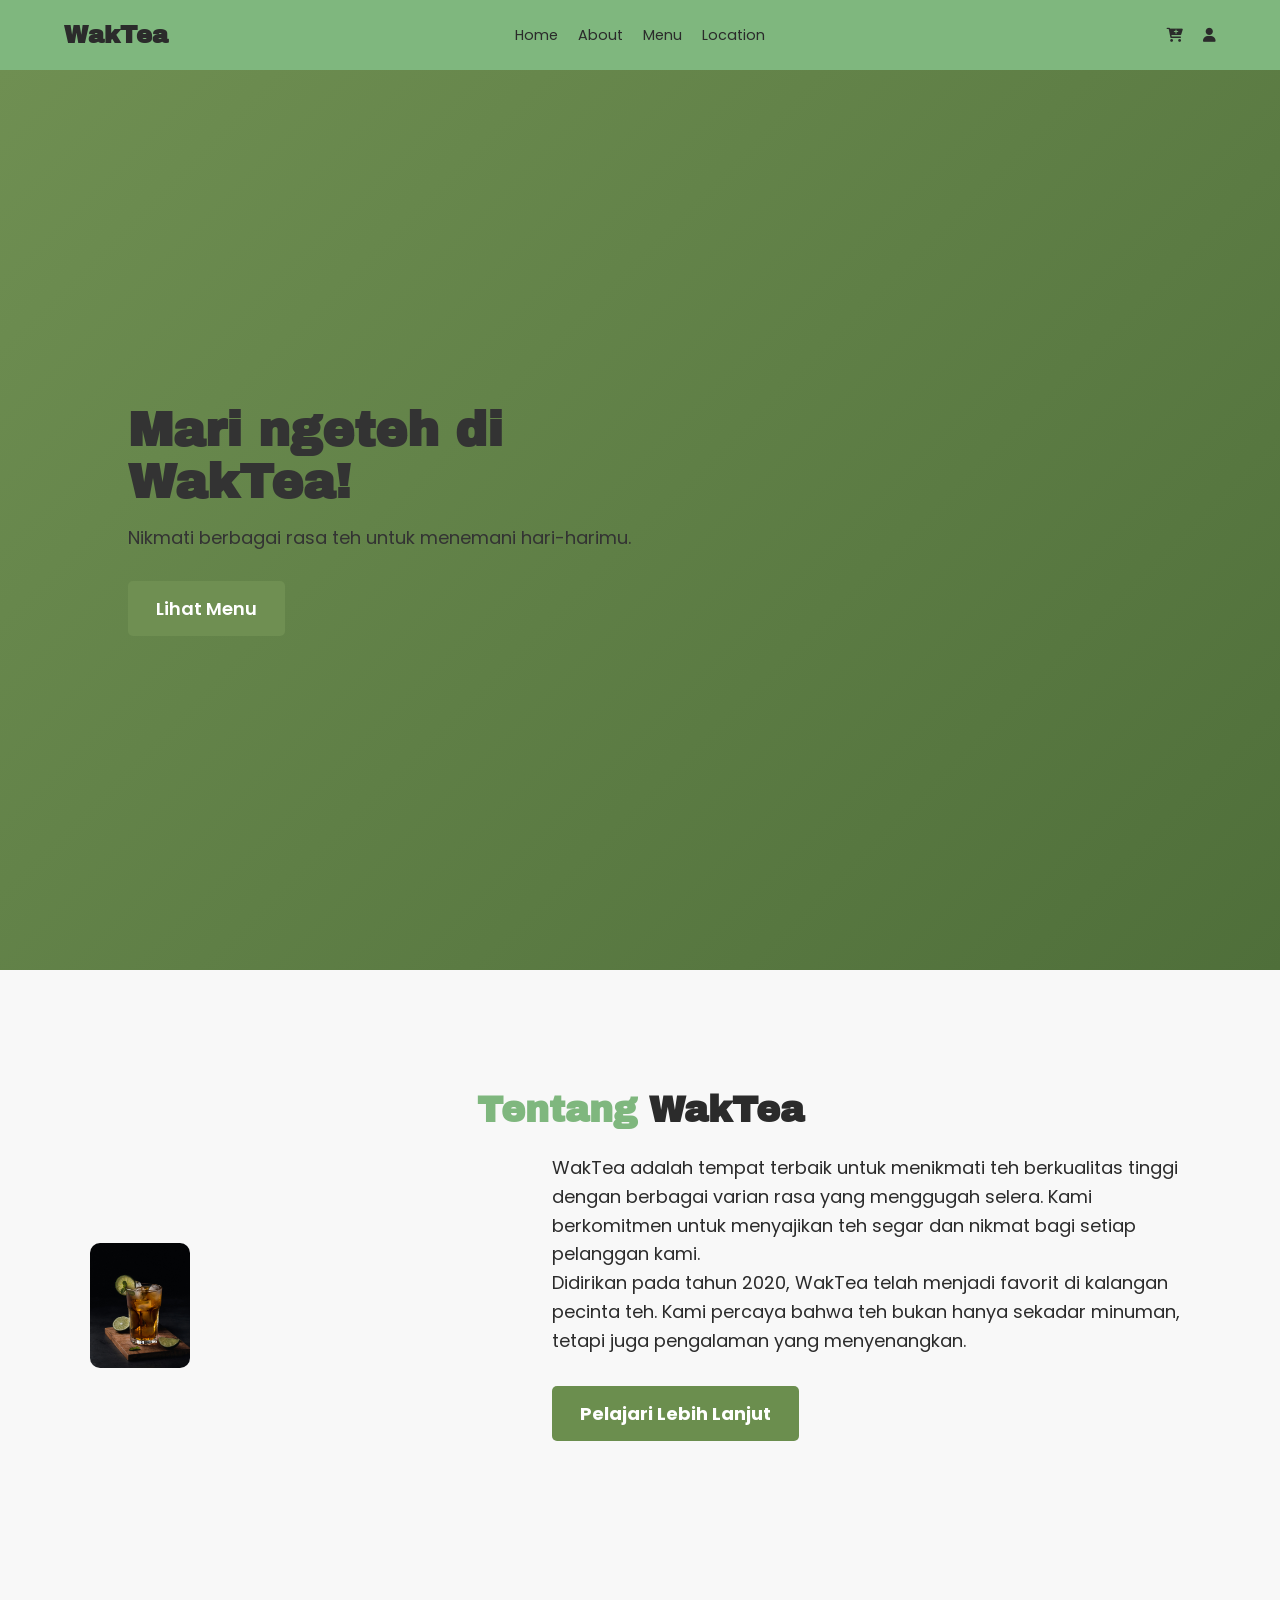
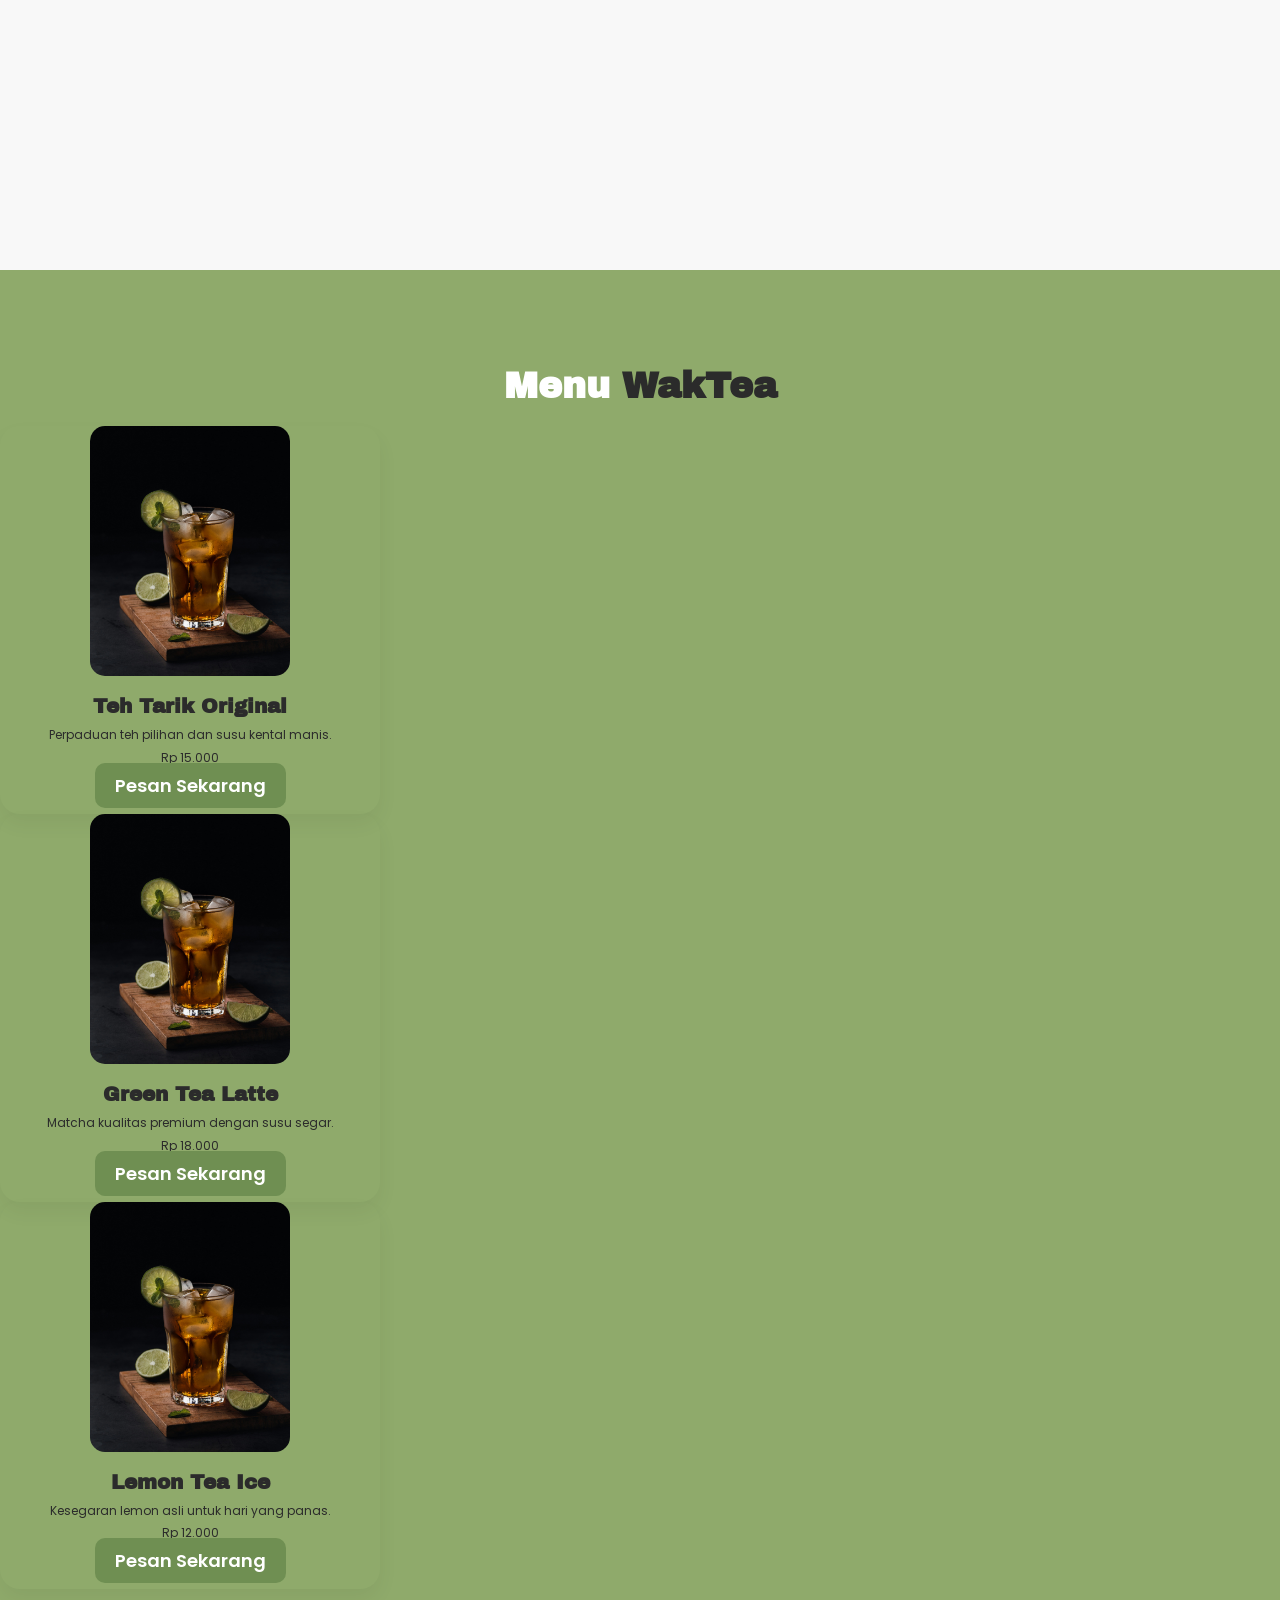
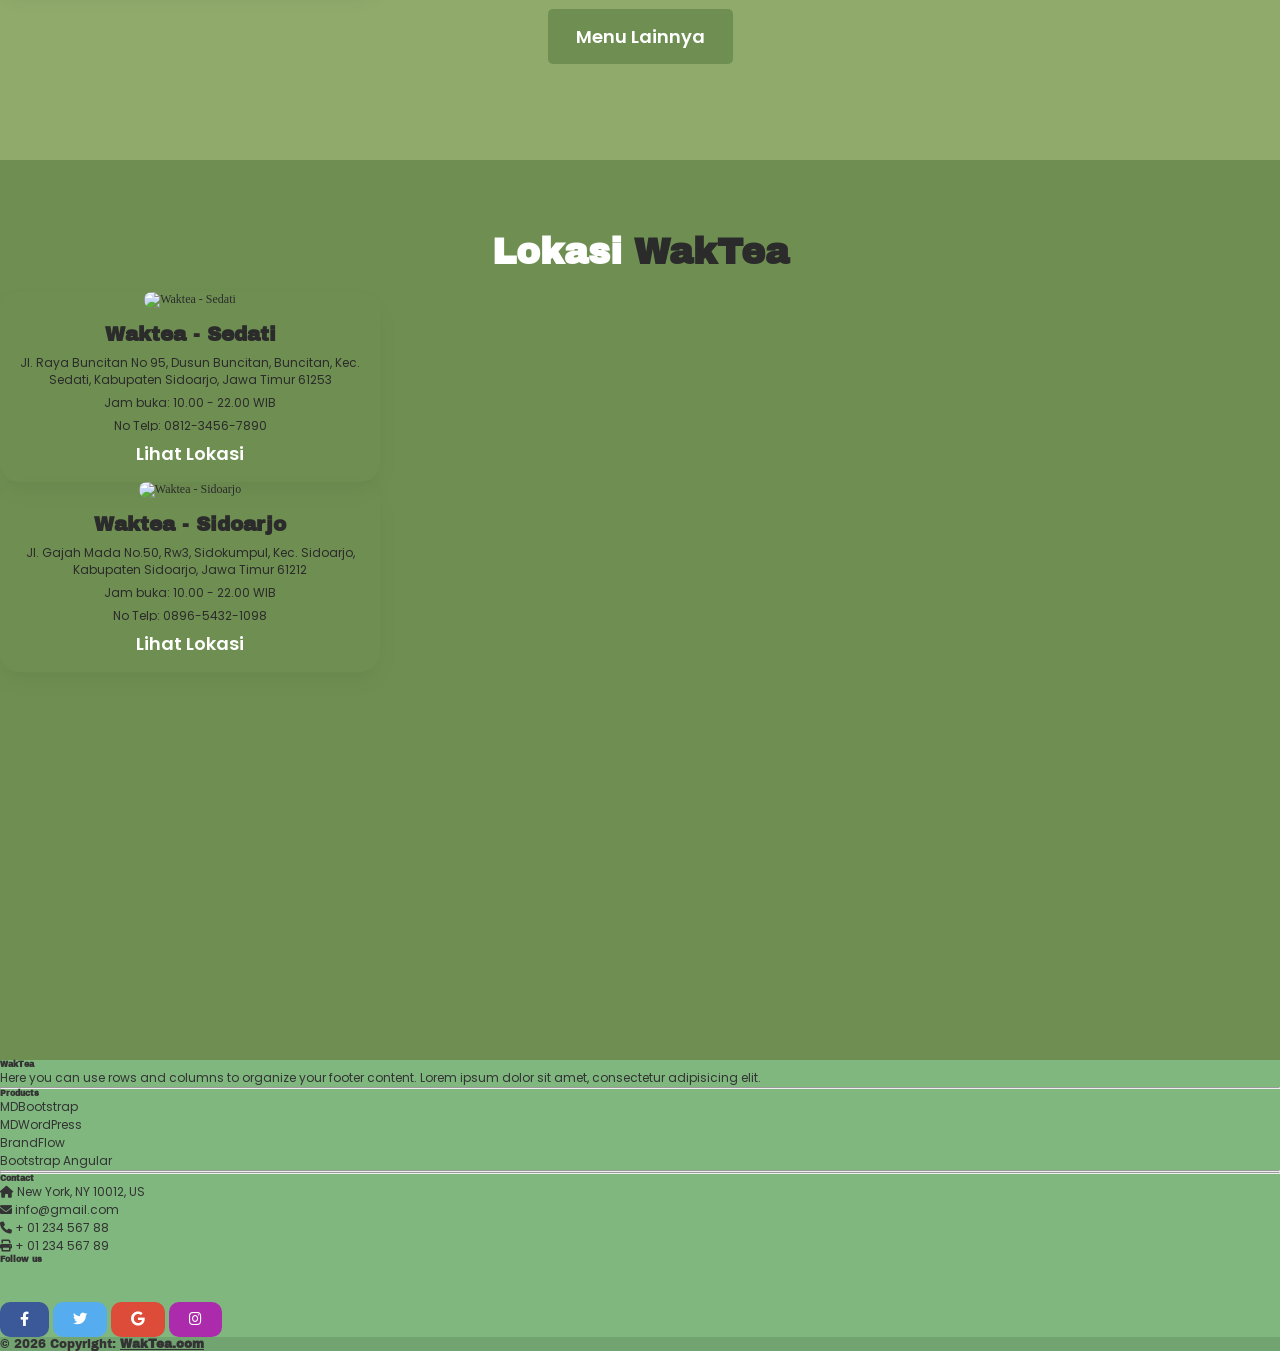
==== commit de8255dd: "perubahan bagian lokasi" ====
--- a/index.html
+++ b/index.html
@@ -77,86 +77,40 @@
         </section>
 
         <section id="menu" class="menu">
-            <div class="menu-header">
+            <div class="menu-header mb-5">
                 <h2 class="text-center"><span>Menu</span> WakTea</h2>
             </div>
 
             <div class="container">
                 <div class="row g-4 justify-content-center">
 
-                    <div class="col-lg-4 col-md-6 d-flex justify-content-center">
-                        <div class="card custom-card">
-                            <div class="card-img-container">
-                                <img src="image/about image.jpg" class="card-img-top" alt="gambar-teh">
-                            </div>
-                            <div class="card-body text-center">
-                                <h5 class="card-title">Teh Tarik</h5>
-                                <p class="card-text">Some quick example text to build on the card title and make up the
-                                    bulk of the cards content.</p>
-                                <a href="#" class="btn btn-primary">Go somewhere</a>
-                            </div>
-                        </div>
-                    </div>
+                   <div class="container-fluid px-4 px-lg-5">
+                       <div id="menu-container" class="row g-4 justify-content-center">
+                       </div>
 
-                    <div class="col-lg-4 col-md-6 d-flex justify-content-center">
-                        <div class="card custom-card">
-                            <div class="card-img-container">
-                                <img src="image/about image.jpg" class="card-img-top" alt="gambar-teh">
-                            </div>
-                            <div class="card-body text-center">
-                                <h5 class="card-title">Teh Tarik</h5>
-                                <p class="card-text">Some quick example text to build on the card title and make up the
-                                    bulk of the cards content.</p>
-                                <a href="#" class="btn btn-primary">Go somewhere</a>
-                            </div>
-                        </div>
-                    </div>
-
-                    <div class="col-lg-4 col-md-6 d-flex justify-content-center">
-                        <div class="card custom-card">
-                            <div class="card-img-container">
-                                <img src="image/about image.jpg" class="card-img-top" alt="gambar-teh">
-                            </div>
-                            <div class="card-body text-center">
-                                <h5 class="card-title">Teh Tarik</h5>
-                                <p class="card-text">Some quick example text to build on the card title and make up the
-                                    bulk of the cards content.</p>
-                                <a href="#" class="btn btn-primary">Go somewhere</a>
-                            </div>
-                        </div>
-                    </div>
-
-                    <div class="text-center mt-5">
-                        <button type="button" class="btn btn-menu-lainnya btn-lg">Menu Lainnya</button>
-                    </div>
-
+                       <div class="text-center mt-5">
+                           <button type="button" class="btn btn-menu-lainnya btn-lg">Menu Lainnya</button>
+                       </div>
+                   </div>
                 </div>
             </div>
         </section>
 
         <section id="location" class="location">
-            <div class="location-header">
+            <div class="location-header mt-2 mb-5">
                 <h2 class="text-center"><span>Lokasi</span> WakTea</h2>
             </div>
 
             <div class="location-content">
-                 <div class="container">
-                <div class="row g-4 justify-content-center">
+                <div class="container">
+                    <div class="row g-4 justify-content-center">
 
-                    <div class="col-lg-4 col-md-6 d-flex justify-content-center">
-                        <div class="card custom-card">
-                            <div class="card-img-container">
-                                <img src="image/about image.jpg" class="card-img-top" alt="gambar-teh">
-                            </div>
-                            <div class="card-body text-center">
-                                <h5 class="card-title">WakTea - Buncitan</h5>
-
-                                <i class="fa-solid fa-location-arrow"></i>
-                                <p class="card-text">Jl. Raya Buncitan No 93, Dusun Buncitan, Buncitan, Kec. Sedati, Kabupaten Sidoarjo, Jawa Timur 61253</p>
-                                <a href="https://maps.app.goo.gl/vXkcqUpPd5CpKXEB6" class="btn btn-primary" target="_blank">Lokasi</a>
+                        <div class="container-fluid px-4 px-lg-5">
+                            <div id="location-container" class="row g-4 justify-content-center">
                             </div>
                         </div>
                     </div>
+                </div>
             </div>
         </section>
 
--- a/style/about.css
+++ b/style/about.css
@@ -249,11 +249,13 @@
 
 /* MENU STYLE */
 .menu {
-    padding: 6rem 0;
+    padding: 8rem 0;
     background: var(--green-soft);
     color: var(--text-dark);
     text-align: center;
     justify-content: center;
+    min-height: 100vh;
+    width: 100%;
 }
 
 .menu-header h2 {
@@ -271,7 +273,7 @@
 
 .custom-card {
     width: 100%;
-    max-width: 320px;
+    max-width: 380px;
     border-radius: 20px;
     border: none;
     box-shadow: 0 10px 20px rgba(0,0,0,0.05);
@@ -326,12 +328,15 @@
     font-family: poppins, sans-serif;
     font-weight: 600;
     cursor: pointer;
-    margin-top: 20px;
+    margin-top: 30px;
     border-radius: 5px;
 }
 
 .btn-menu:hover {
     background-color: #9bc07a;
+    color: white;
+    transform: translateY(-3px);
+    box-shadow: 0 5px 15px rgba(0,0,0,0.2);
 }
 
 
@@ -431,6 +436,8 @@
     color: var(--text-dark);
     text-align: center;
     justify-content: center;
+    min-height: 100vh;
+    width: 100%;
 }
 
 .location-header h2 {
@@ -444,6 +451,24 @@
     font-size: 36px;
     color: var(--text-light);
     margin-bottom: 20px;
+}
+
+.card-body {
+    padding: 1.25rem;
+}
+
+.card-text {
+    font-size: 0,85rem;
+    line-height: 1.4;
+    margin-bottom: 10px;
+}
+
+.custom-card {
+    height: 100%;
+}
+
+.card-body p {
+    margin-bottom: 5px;
 }
 
 
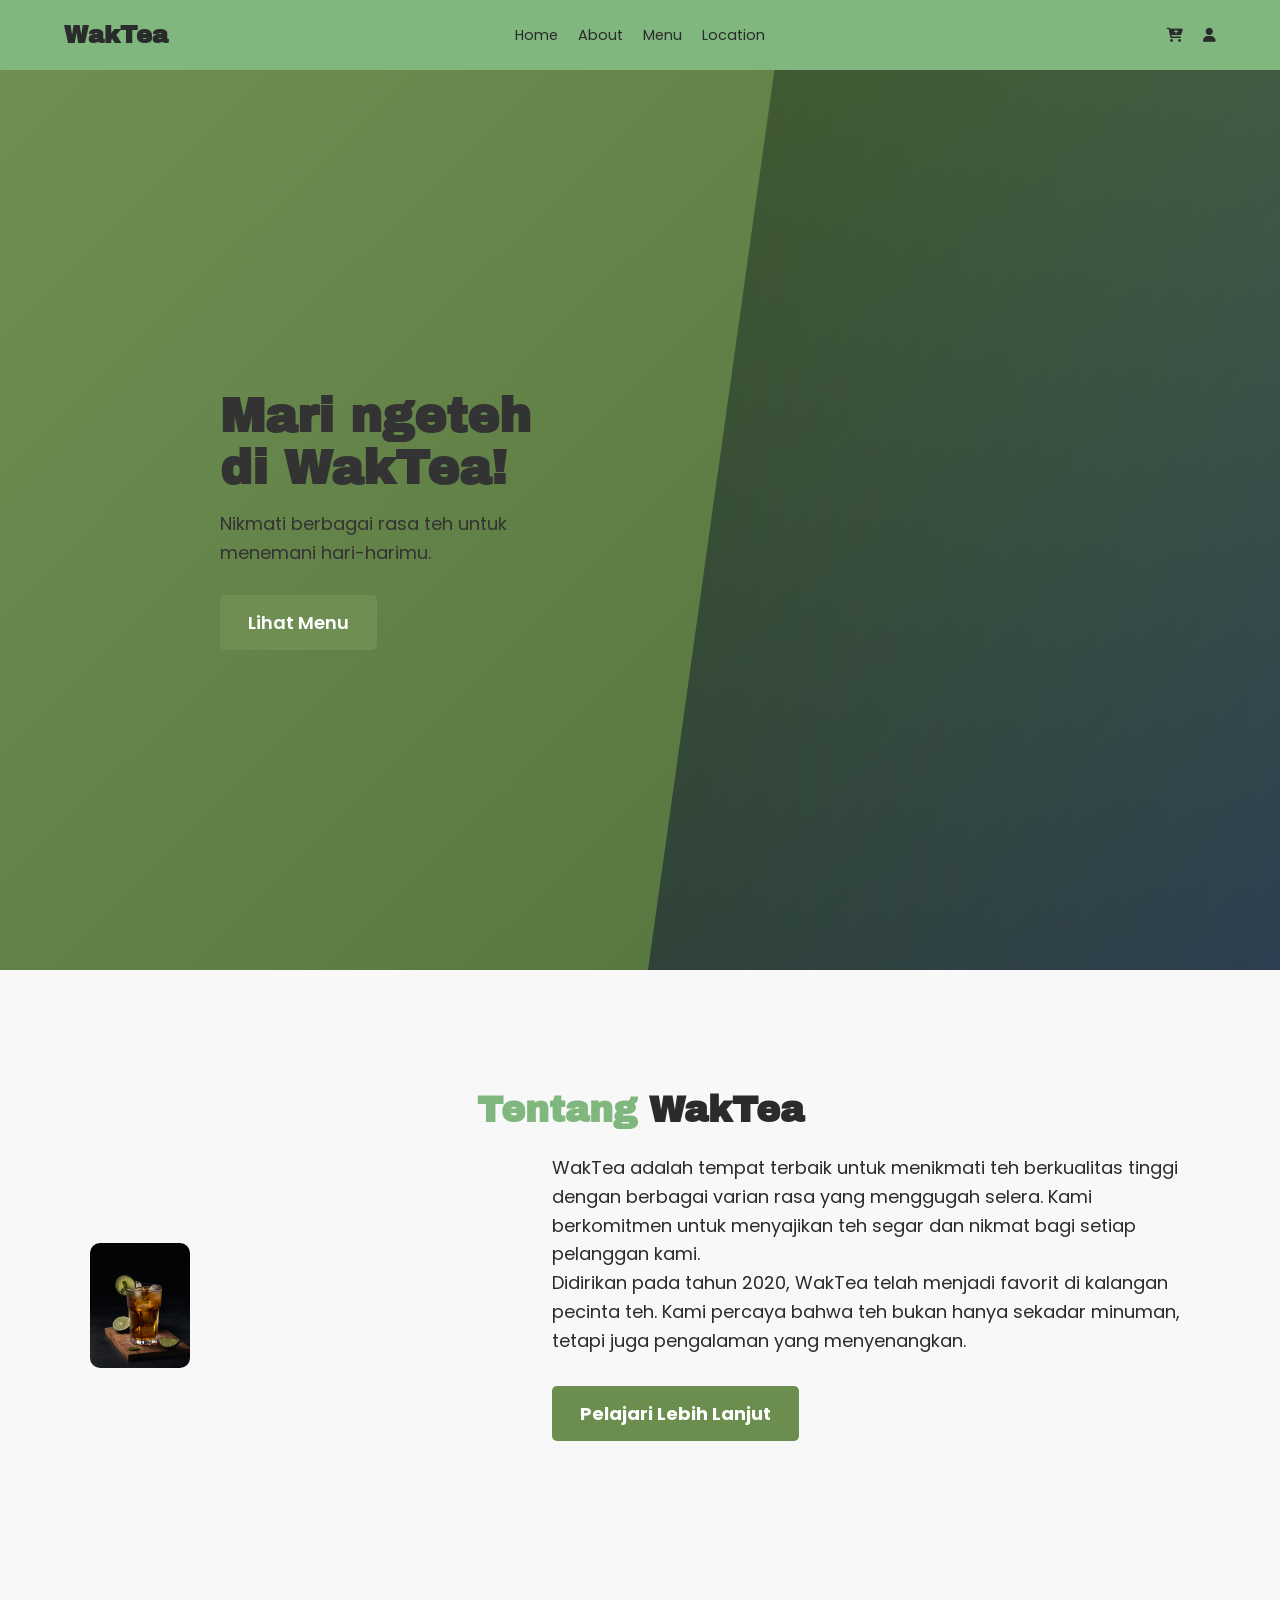
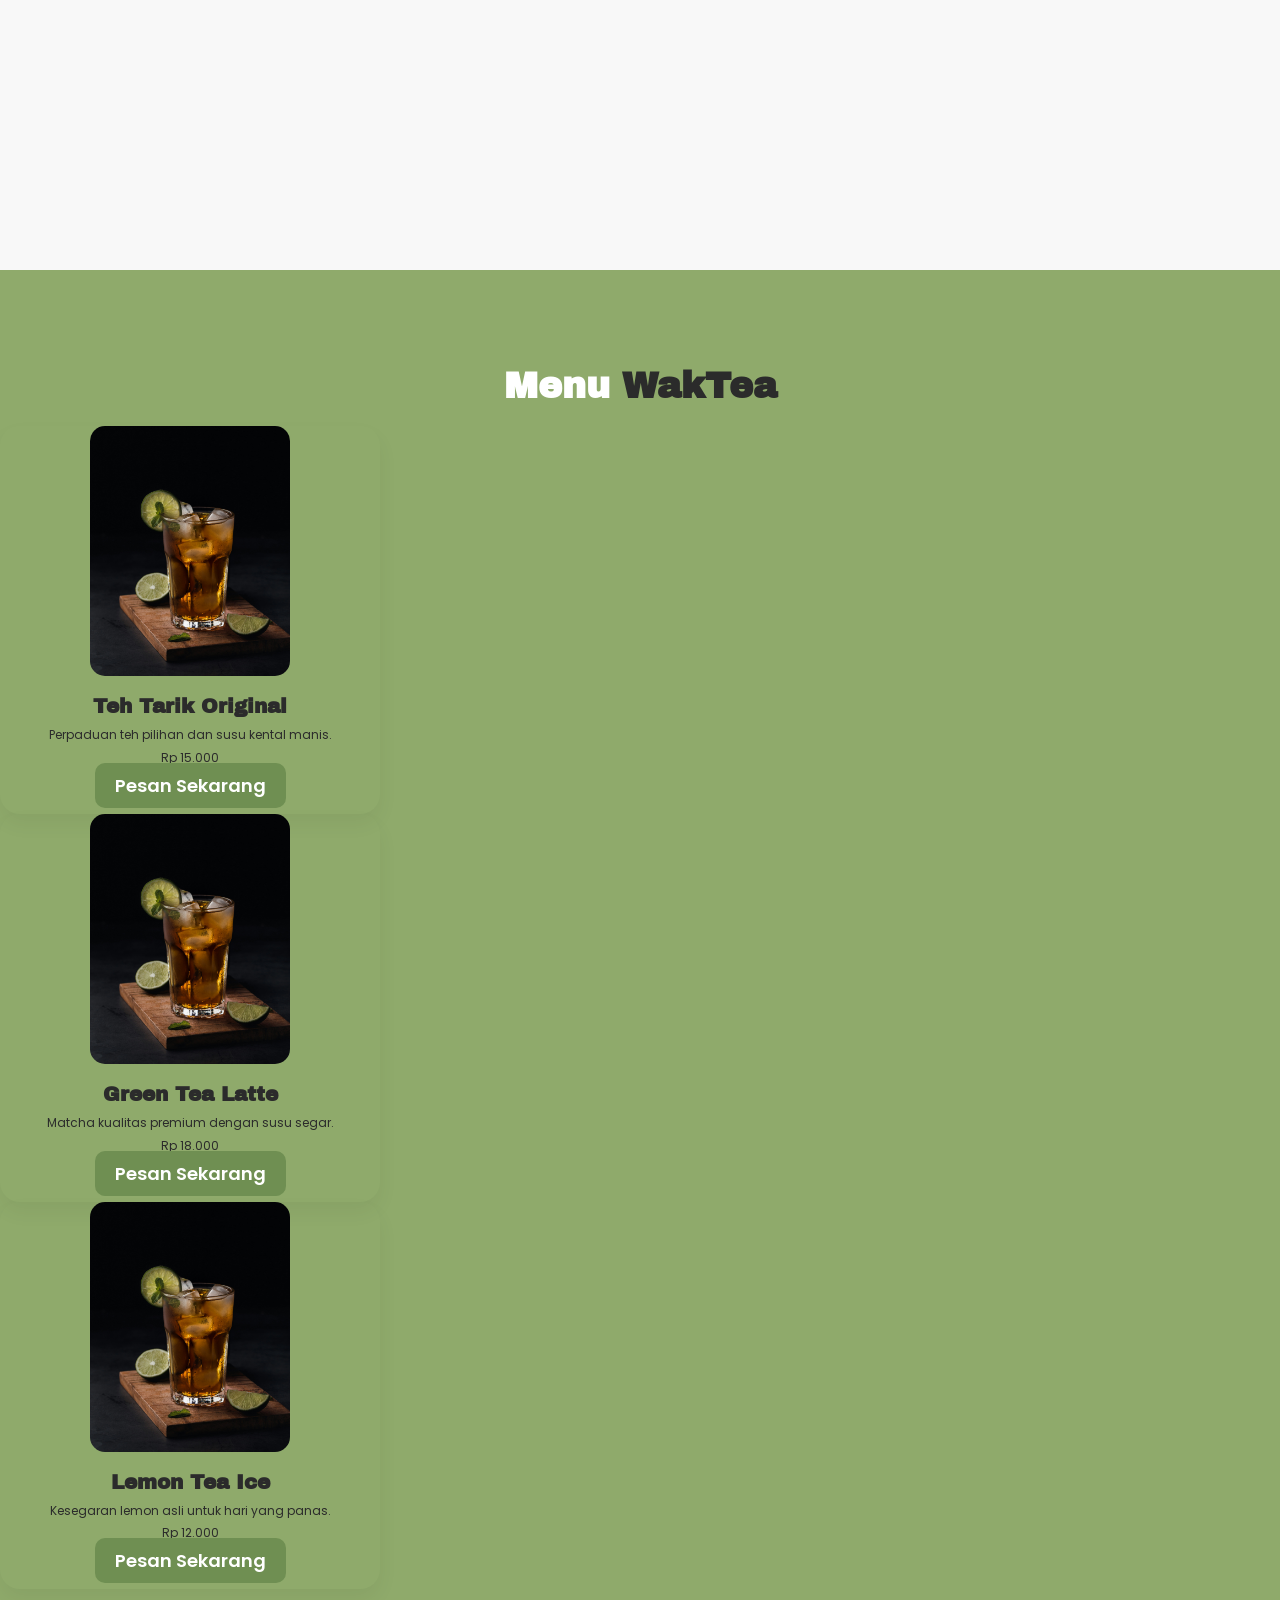
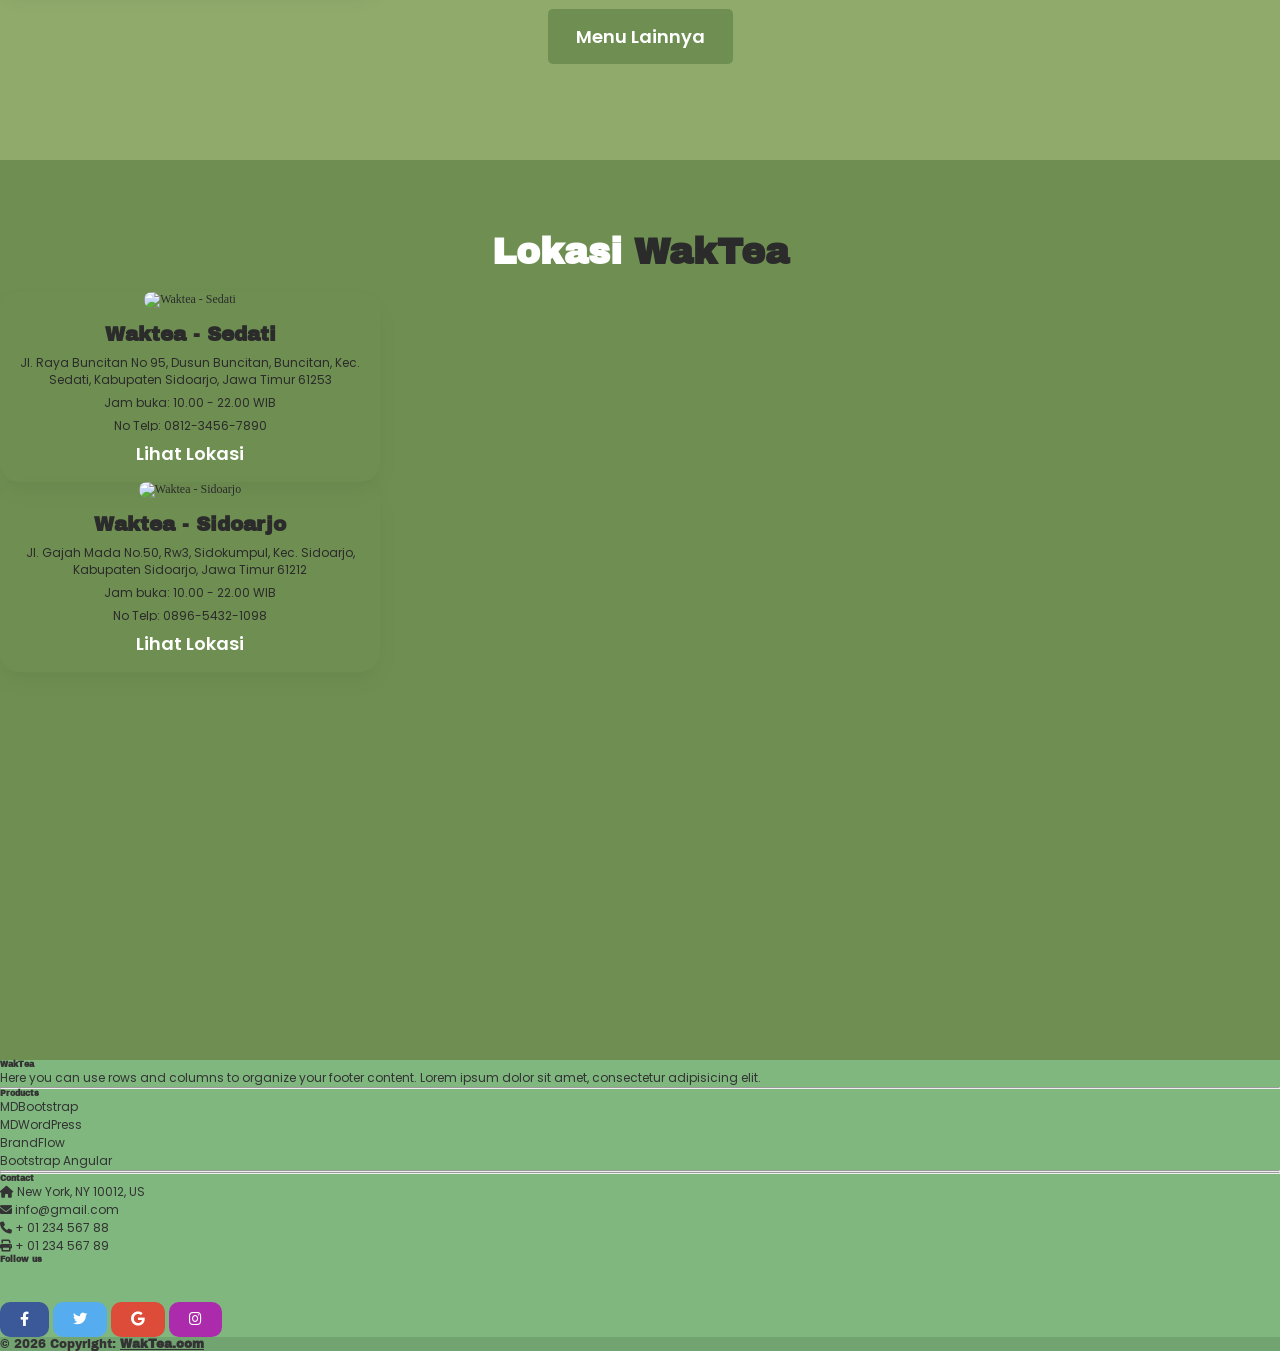
==== commit e3ce4998: "menambahkan gambar di hero section" ====
--- a/index.html
+++ b/index.html
@@ -49,9 +49,7 @@
                 <a href="#menu" class="btn">Lihat Menu</a>
             </div>
 
-            <div class="hero-image">
-                <!-- <img src="image/hero image.jpg" alt="hero-image"> -->
-            </div>
+            <div class="hero-image-diagonal"></div>
         </section>
 
         <section id="about" class="about">
--- a/style/about.css
+++ b/style/about.css
@@ -124,11 +124,12 @@
     display: flex;
     align-items: center;
     justify-content: space-between;
-    padding: 0 10%;
+    padding: 0 0 0 10%;
     background: linear-gradient(135deg, var(--green-primary), var(--green-dark));
     color: var(--text-light);
     min-height: 100vh;
     width: 100%;
+    overflow: hidden;
 }
 
 
@@ -139,6 +140,11 @@
     display: flex;
     flex-direction: column;
     max-width: 520px;
+    flex: 1.2;
+    padding-left: 8%;
+    padding-right: 5%;
+    z-index: 2;
+    position: relative;
 }
 
 .hero-content h1 {
@@ -176,10 +182,33 @@
     background-color: #9bc07a;
 }
 
-.hero-image img {
-    width: 400px;
-    max-width: 100%;
-    border-radius: 10px;
+.hero-image-diagonal {
+    flex: 1;
+    height: 100vh;
+    position: relative;
+    background-image: url('hero-image.png');
+    clip-path: polygon(20% 0%, 100% 0%, 100% 100%, 0% 100%);
+    background: linear-gradient(135deg, var(--green-dark), #2c3e50);
+    align-items: center;
+    justify-content: center;
+}
+
+.hero-image-diagonal::after {
+    content: "";
+    position: absolute;
+    top: 0;
+    left: 0;
+    width: 100%;
+    height: 100%;
+    background: linear-gradient(to right, rgba(0,0,0,0.2), transparent);
+}
+
+.hero-image-diagonal img {
+    width: 80%;
+    max-width: 500px;
+    filter: drop-shadow(20px 20px 30px rgba(0,0,0,0.3));
+    animation: float 4s ease-in-out infinite;
+    z-index: 3;
 }
 
 /* ABOUT SECTION STYLE */
@@ -407,7 +436,6 @@
 footer .col-md-3.col-lg-2.col-xl-2 h6 {
     font-family: 'Archivo Black', sans-serif;
     color: #333333 !important; 
-    text-uppercase: uppercase;
     margin-bottom: 1.5rem;
 }
 
